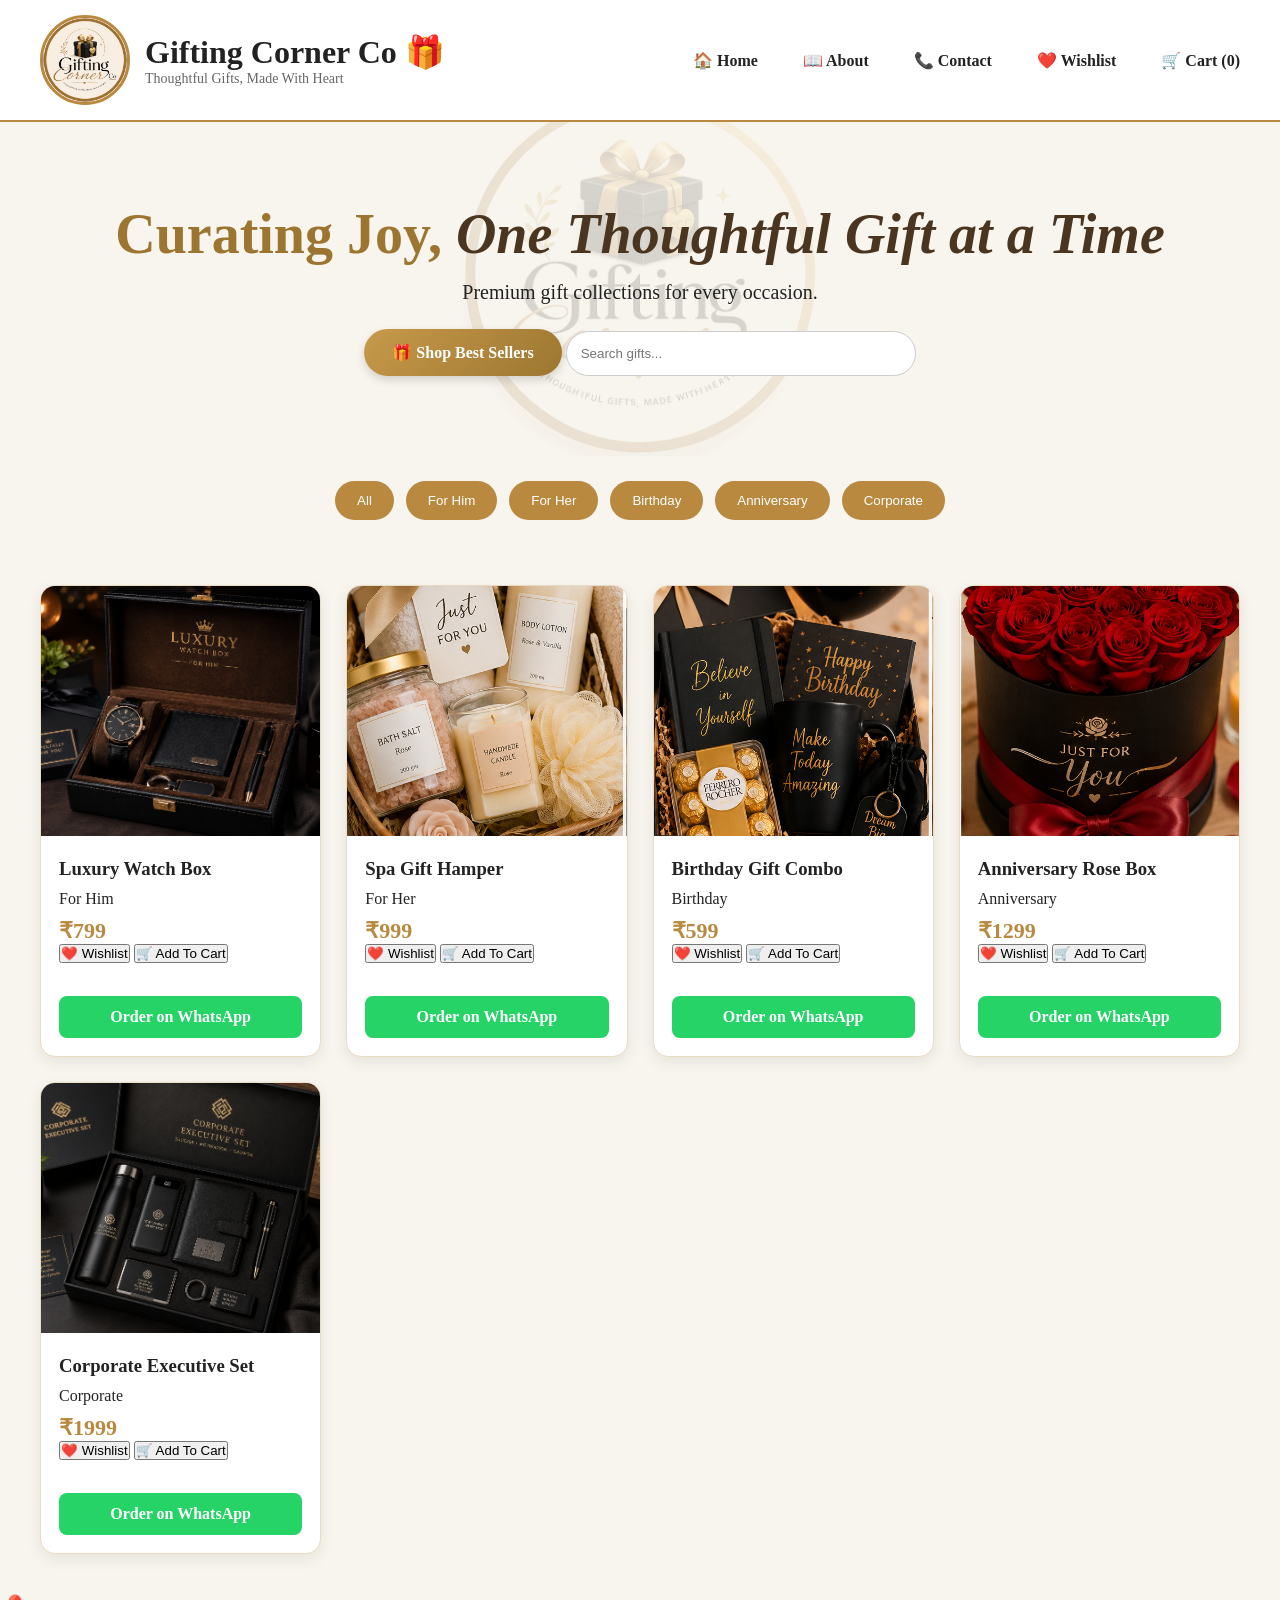
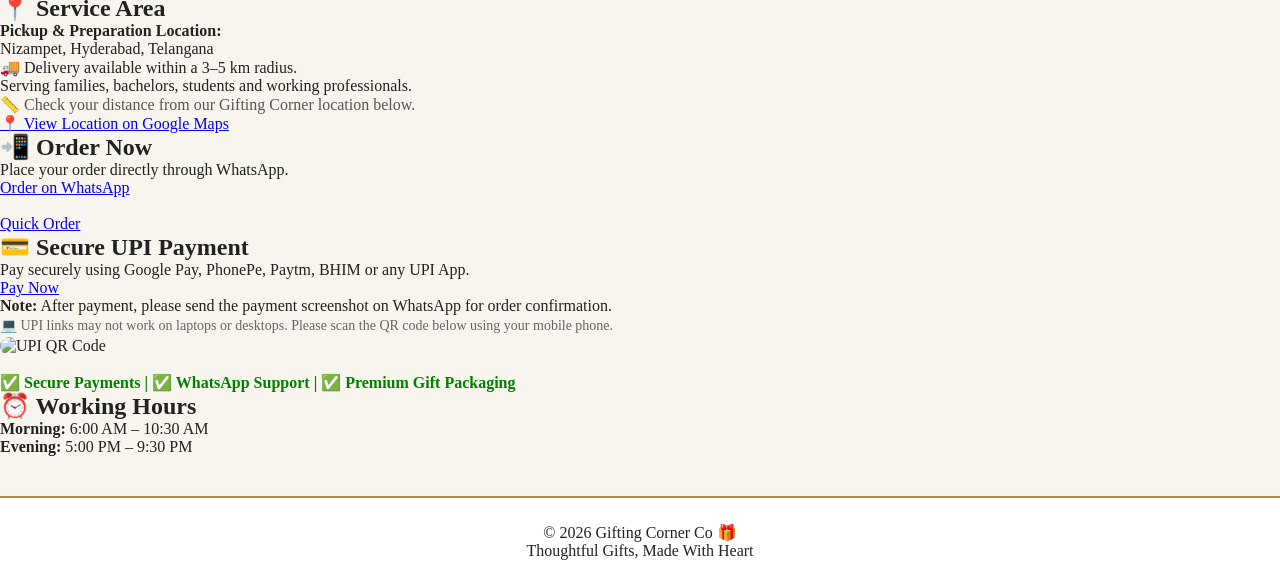
==== index.html @ e10b7b72 "added" ====
<!DOCTYPE html>
<html lang="en">

<head>

<meta charset="UTF-8">
<meta name="viewport" content="width=device-width, initial-scale=1.0">

<title>Gifting Corner Co</title>

<link rel="icon" type="image/png" href="images/favicon.png">
<link rel="stylesheet" href="css/style.css">

</head>

<body>

<header>

<div class="logo">

<img src="images/logo.png" alt="Gifting Corner Co Logo">

<div>
<h1>Gifting Corner Co 🎁</h1>
<p>Thoughtful Gifts, Made With Heart</p>
</div>

</div>

<nav>

<a href="index.html">
🏠 Home
</a>

<a href="about.html">
📖 About
</a>

<a href="contact.html">
📞 Contact
</a>

<a href="wishlist.html">
❤️ Wishlist
</a>

<a href="cart.html">
🛒 Cart (<span id="cart-count">0</span>)
</a>

</nav>

</header>

<!-- HERO SECTION -->

<section class="hero">

<div class="bg-logo"></div>

<h2>
<span class="gold-text">Curating Joy,</span>
<span class="italic-text"> One Thoughtful Gift at a Time</span>
</h2>

<p>Premium gift collections for every occasion.</p>

<a class="shop-btn" href="#products">
🎁 Shop Best Sellers
</a>

<input
type="text"
id="search"
placeholder="Search gifts...">

</section>

<!-- FILTERS -->

<section class="filters">

<button onclick="filterCategory('All')">All</button>

<button onclick="filterCategory('For Him')">For Him</button>

<button onclick="filterCategory('For Her')">For Her</button>

<button onclick="filterCategory('Birthday')">Birthday</button>

<button onclick="filterCategory('Anniversary')">Anniversary</button>

<button onclick="filterCategory('Corporate')">Corporate</button>

</section>

<!-- PRODUCTS -->

<section id="products" class="products"></section>

<!-- SERVICE AREA -->

<section class="info-section">

<h2>📍 Service Area</h2>

<p>
<strong>Pickup & Preparation Location:</strong><br>
Nizampet, Hyderabad, Telangana
</p>

<p>
🚚 Delivery available within a 3–5 km radius.
</p>

<p>
Serving families, bachelors, students and working professionals.
</p>

<p style="color:#555;">
📏 Check your distance from our Gifting Corner location below.
</p>

<p>
<a href="https://maps.app.goo.gl/eVGp2A6Uf5xc4YBr9" target="_blank">
📍 View Location on Google Maps
</a>
</p>

</section>

<!-- ORDER -->

<section class="info-section">

<h2>📲 Order Now</h2>

<p>
Place your order directly through WhatsApp.
</p>

<a class="btn" href="https://wa.me/919966927212">
Order on WhatsApp
</a>

<br><br>

<a class="btn"
href="https://wa.me/919966927212?text=Hi%20I%20want%20to%20place%20an%20order">
Quick Order
</a>

</section>

<!-- PAYMENT -->

<section class="info-section">

<h2>💳 Secure UPI Payment</h2>

<p>
Pay securely using Google Pay, PhonePe, Paytm, BHIM or any UPI App.
</p>

<a class="btn"
href="upi://pay?pa=gowd2009@ybl&pn=Gifting%20Corner%20Co&am=&cu=INR">
Pay Now
</a>

<p>
<strong>Note:</strong> After payment, please send the payment screenshot on WhatsApp for order confirmation.
</p>

<p style="font-size:14px;color:#666;line-height:1.6;">
💻 UPI links may not work on laptops or desktops.
Please scan the QR code below using your mobile phone.
</p>

<img
src="images/upi-qr.png"
alt="UPI QR Code"
style="width:100%;max-width:300px;border-radius:12px;">

<br><br>

<p style="color:green;font-weight:bold;">
✅ Secure Payments |
✅ WhatsApp Support |
✅ Premium Gift Packaging
</p>

</section>

<!-- TIMINGS -->

<section class="info-section">

<h2>⏰ Working Hours</h2>

<p>
<strong>Morning:</strong> 6:00 AM – 10:30 AM
</p>

<p>
<strong>Evening:</strong> 5:00 PM – 9:30 PM
</p>

</section>

<!-- FOOTER -->

<footer>

<p>
© 2026 Gifting Corner Co 🎁
</p>

<p>
Thoughtful Gifts, Made With Heart
</p>

</footer>

<script src="js/app.js"></script>

</body>
</html>
---- css/style.css ----
/* ===== Gifting Corner Co ===== */

:root{
  --gold:#b8893f;
  --dark-gold:#8b6a32;
  --black:#222222;
  --cream:#f8f5ee;
  --white:#ffffff;
}

*{
  margin:0;
  padding:0;
  box-sizing:border-box;
}

body{
  font-family:Georgia, serif;
  background:var(--cream);
  color:var(--black);
}

/* HEADER */

header{
  display:flex;
  justify-content:space-between;
  align-items:center;
  padding:15px 40px;
  background:var(--white);
  border-bottom:2px solid var(--gold);
  box-shadow:0 2px 10px rgba(0,0,0,0.08);
  flex-wrap:wrap;
}

.logo{
  display:flex;
  align-items:center;
  gap:15px;
}

.logo img{
  width:90px;
  height:90px;
  object-fit:cover;
  border-radius:50%;
  border:3px solid var(--gold);
  background:white;
}

.logo h1{
  font-size:32px;
  color:var(--black);
}

.logo p{
  color:#666;
  font-size:14px;
}

nav{
  display:flex;
  gap:20px;
}

nav a{
  text-decoration:none;
  color:var(--black);
  font-weight:bold;
  transition:0.3s;
}

nav a:hover{
  color:var(--gold);
}

/* HERO */

.hero{
  text-align:center;
  padding:80px 20px;
  background:linear-gradient(
    rgba(248,245,238,.95),
    rgba(248,245,238,.95)
  );
}

.hero h2{
  font-size:3.5rem;
  color:var(--dark-gold);
  margin-bottom:15px;
}

.hero p{
  font-size:20px;
  margin-bottom:25px;
}

#search{
  width:350px;
  max-width:90%;
  padding:14px;
  border-radius:30px;
  border:1px solid #ccc;
  outline:none;
}

/* FILTERS */

.filters{
  display:flex;
  justify-content:center;
  flex-wrap:wrap;
  gap:12px;
  padding:25px;
}

.filters button{
  background:var(--gold);
  color:white;
  border:none;
  padding:12px 22px;
  border-radius:30px;
  cursor:pointer;
  transition:0.3s;
}

.filters button:hover{
  background:var(--dark-gold);
}

/* PRODUCTS */

.products{
  display:grid;
  grid-template-columns:repeat(auto-fit,minmax(250px,1fr));
  gap:25px;
  padding:40px;
}

.card{
  background:white;
  border-radius:15px;
  overflow:hidden;
  border:1px solid #eadbc3;
  box-shadow:0 5px 15px rgba(0,0,0,0.08);
  transition:0.3s;
}

.card:hover{
  transform:translateY(-8px);
}

.card img{
  width:100%;
  height:250px;
  object-fit:cover;
}

.card-content{
  padding:18px;
}

.card h3{
  margin-bottom:10px;
}

.price{
  color:var(--gold);
  font-size:22px;
  font-weight:bold;
  margin-top:10px;
}

/* WHATSAPP BUTTON */

.order-btn{
  display:block;
  margin-top:15px;
  background:#25D366;
  color:white;
  text-align:center;
  text-decoration:none;
  padding:12px;
  border-radius:8px;
  font-weight:bold;
}

.order-btn:hover{
  opacity:0.9;
}

/* FOOTER */

footer{
  text-align:center;
  padding:25px;
  background:white;
  border-top:2px solid var(--gold);
  margin-top:40px;
}

/* MOBILE */

@media(max-width:768px){

header{
  flex-direction:column;
  gap:15px;
}

.logo{
  flex-direction:column;
  text-align:center;
}

.logo h1{
  font-size:26px;
}

.hero h2{
  font-size:2rem;
}

.products{
  padding:20px;
}

}

.hero{
    position: relative;
    overflow: hidden;
}

.bg-logo{
    position: absolute;

    width: 500px;
    height: 500px;

    background: url("../images/favicon.png") no-repeat center;
    background-size: contain;

    opacity: 0.15;

    top: 50%;
    left: 50%;

    transform: translate(-50%, -50%);
    z-index: 0;

    animation: spinLogo 40s linear infinite;
}

.hero h2,
.hero p,
.hero a,
.hero input{
    position: relative;
    z-index: 1;
}

@keyframes spinLogo{
    from{
        transform: translate(-50%, -50%) rotate(0deg);
    }
    to{
        transform: translate(-50%, -50%) rotate(360deg);
    }
}



.gold-text{
    color:#9c7630 !important;
}

.italic-text{
    color:#4a3520 !important;
    font-style: italic !important;
    font-weight: 600 !important;
}

.shop-btn{

    display:inline-block;

    background:linear-gradient(
    135deg,
    #c79a4b,
    #9c7630
    );

    color:white;

    text-decoration:none;

    padding:14px 28px;

    border-radius:50px;

    font-weight:bold;

    box-shadow:
    0 4px 10px rgba(0,0,0,0.15);

}

nav a{

    text-decoration:none;

    margin-left:25px;

    color:#222;

    font-weight:600;

}

nav a i{

    margin-right:6px;

    color:#9c7630;

}
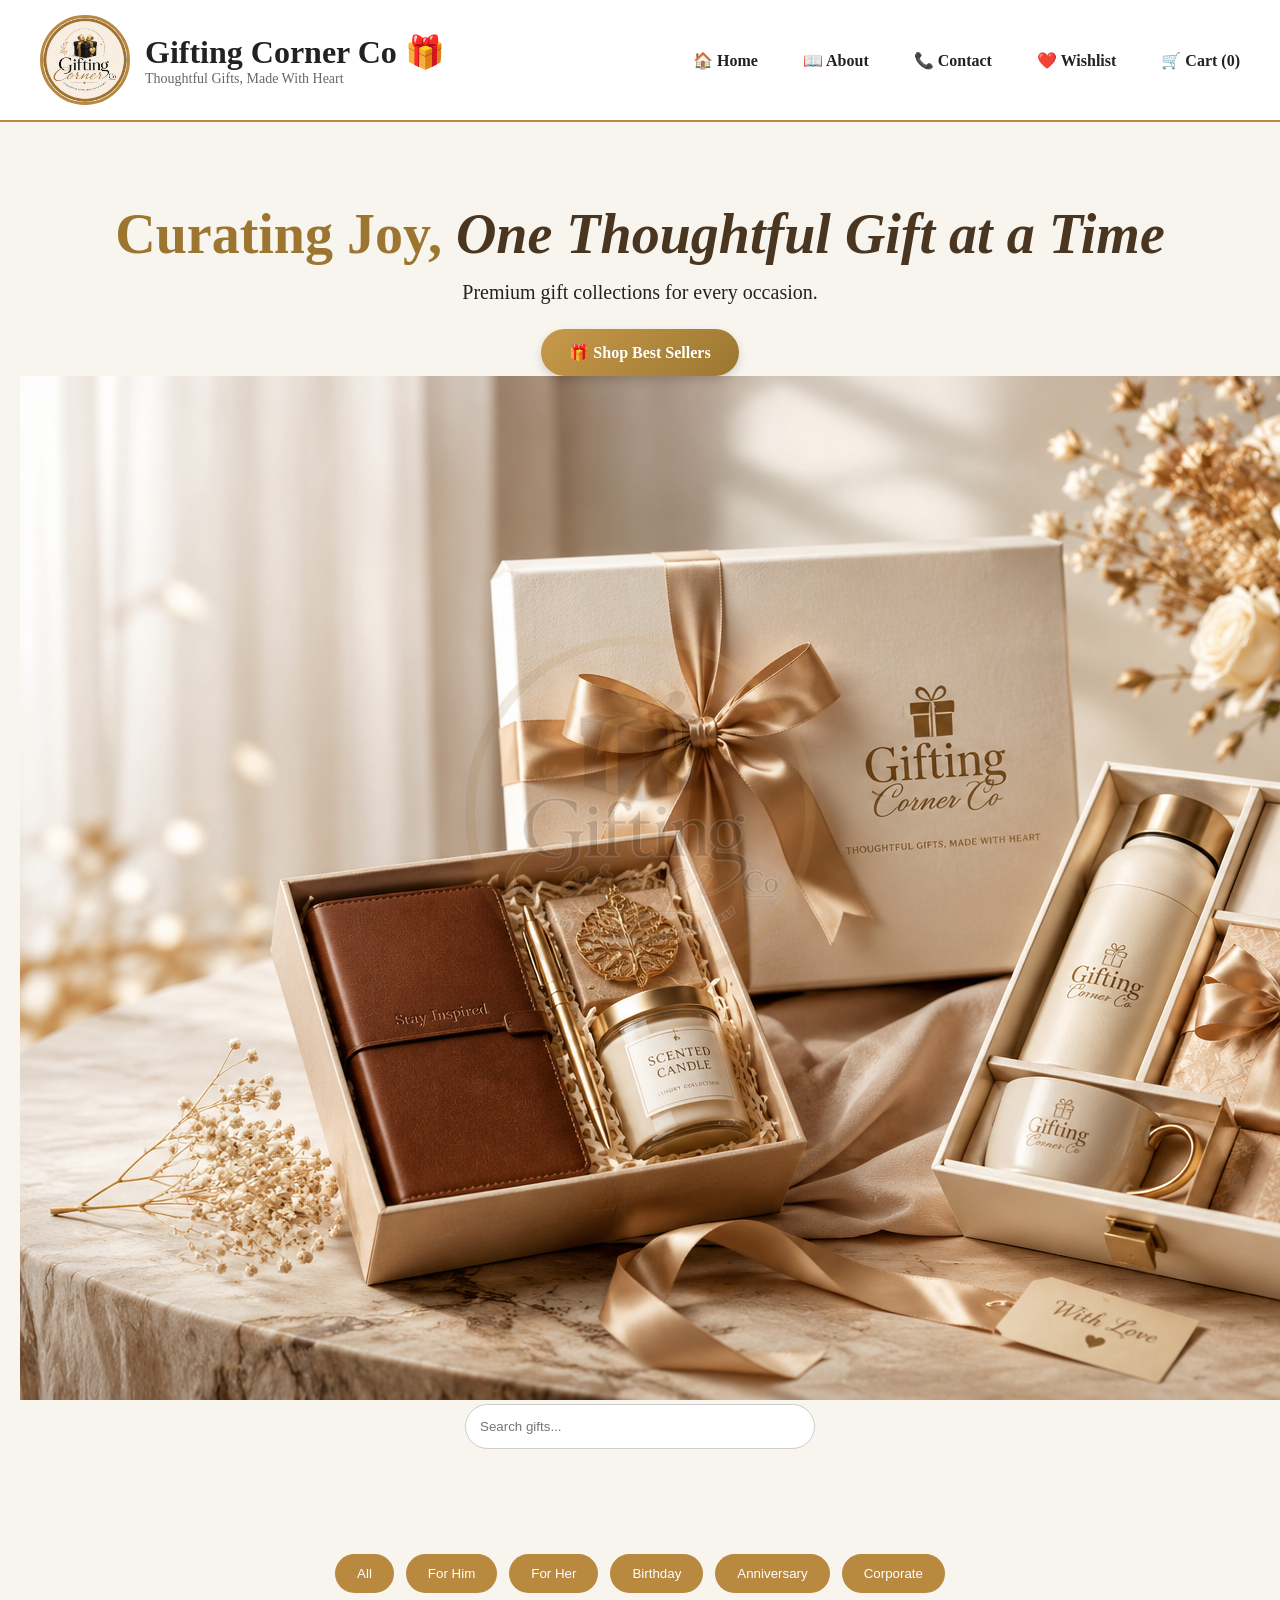
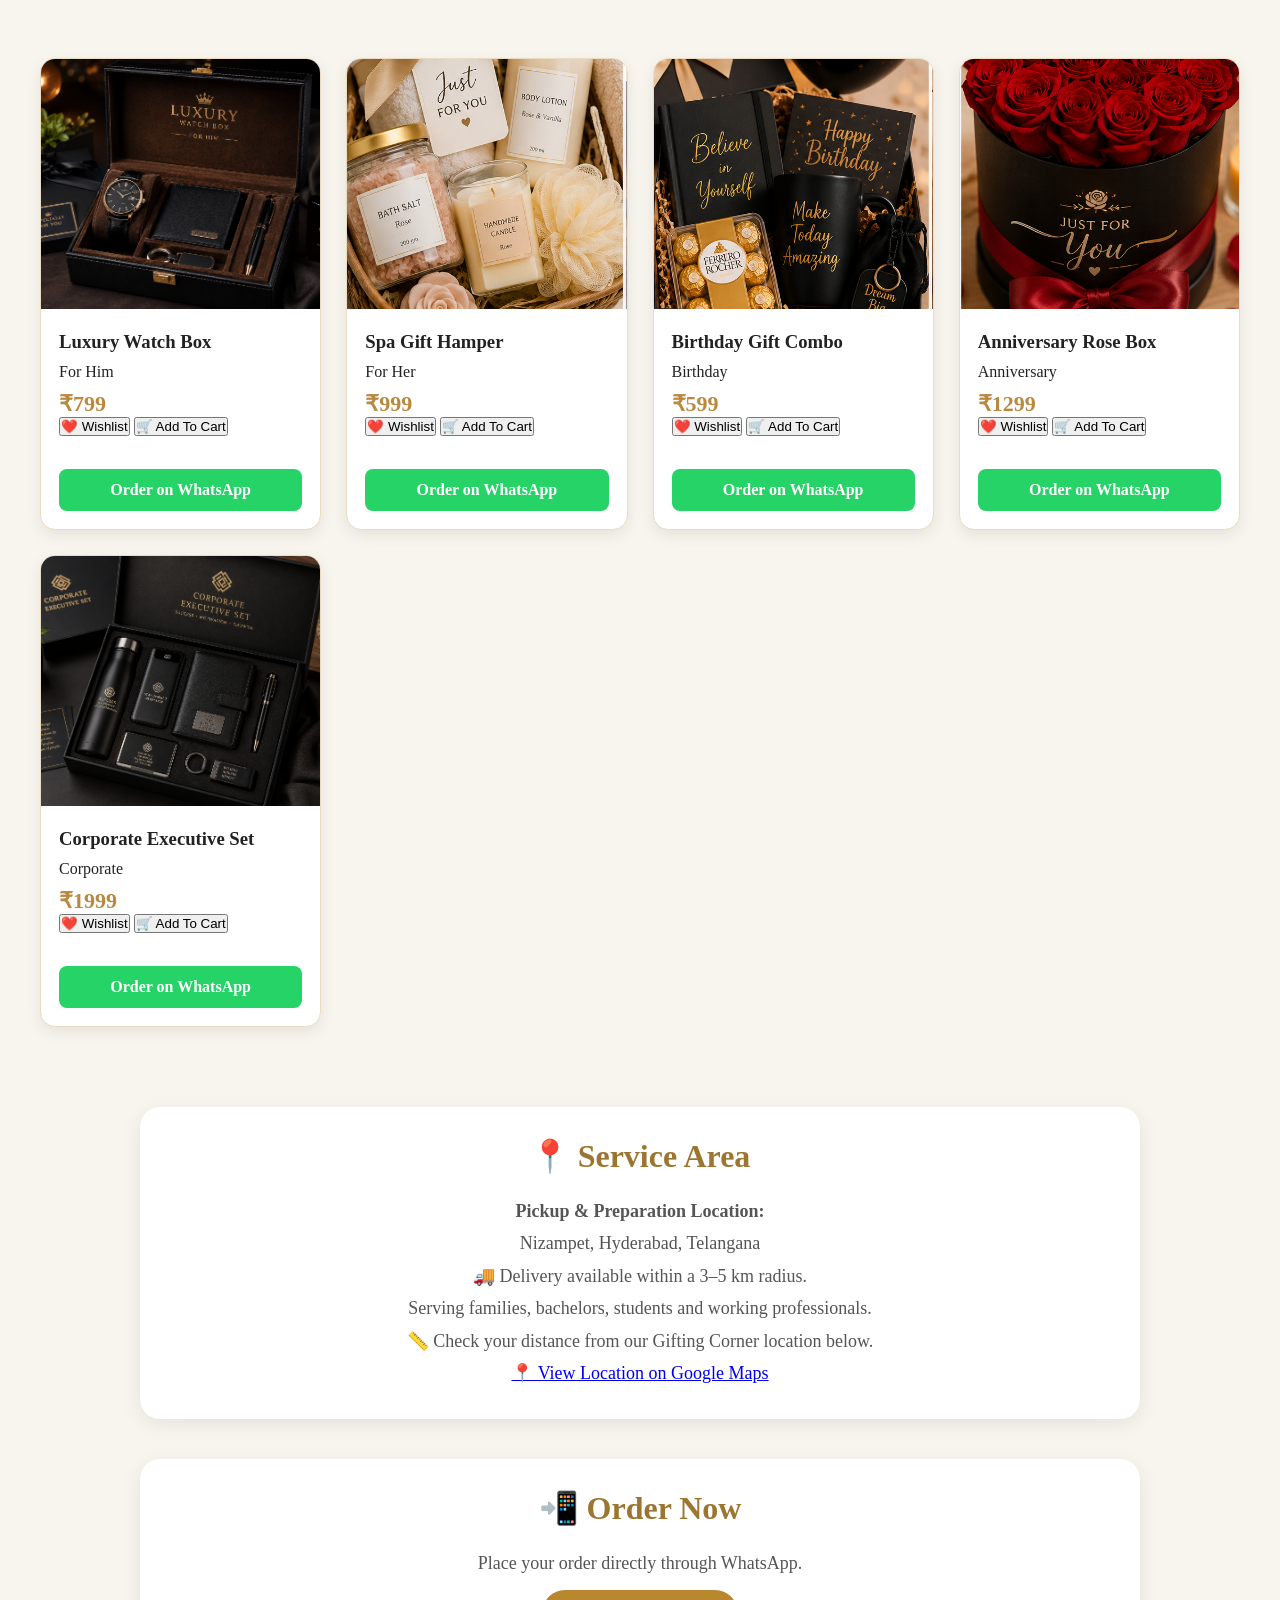
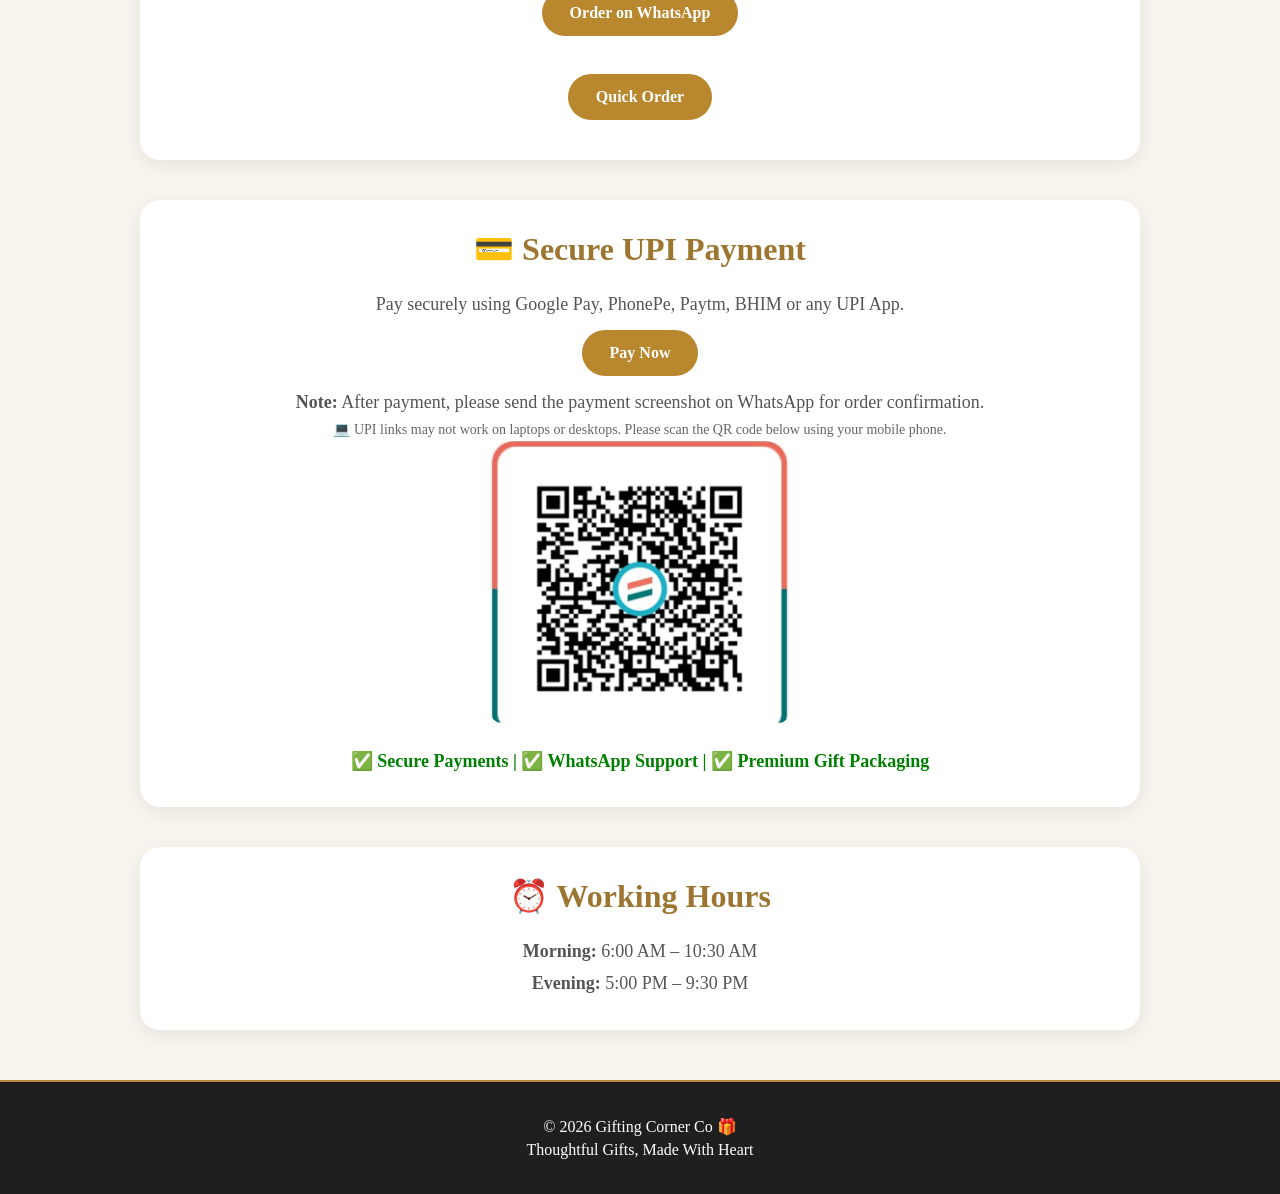
==== commit fc75016e: "added" ====
--- a/index.html
+++ b/index.html
@@ -57,6 +57,8 @@
 <!-- HERO SECTION -->
 
 <section class="hero">
+
+<div class="hero-left"></div>    
 
 <div class="bg-logo"></div>
 
@@ -71,6 +73,12 @@
 🎁 Shop Best Sellers
 </a>
 
+</div>
+
+<div class="hero-right">
+<img src="images/hero-gift.png" alt="Gift Collection">
+</div>
+
 <input
 type="text"
 id="search"
--- a/css/style.css
+++ b/css/style.css
@@ -326,3 +326,53 @@
     color:#9c7630;
 
 }
+
+.info-section{
+    max-width: 1000px;
+    margin: 40px auto;
+    padding: 30px;
+    background: #ffffff;
+    border-radius: 20px;
+    box-shadow: 0 5px 20px rgba(0,0,0,0.08);
+    text-align: center;
+}
+
+.info-section h2{
+    color: #9c7630;
+    margin-bottom: 20px;
+    font-size: 32px;
+}
+
+.info-section p{
+    color: #555;
+    line-height: 1.8;
+    font-size: 18px;
+}
+
+.btn{
+    display: inline-block;
+    background: #b8872e;
+    color: white;
+    text-decoration: none;
+    padding: 14px 28px;
+    border-radius: 30px;
+    margin: 10px;
+    font-weight: bold;
+    transition: 0.3s;
+}
+
+.btn:hover{
+    transform: translateY(-3px);
+}
+
+footer{
+    background: #1f1f1f;
+    color: white;
+    text-align: center;
+    padding: 30px;
+    margin-top: 50px;
+}
+
+footer p{
+    margin: 5px;
+}
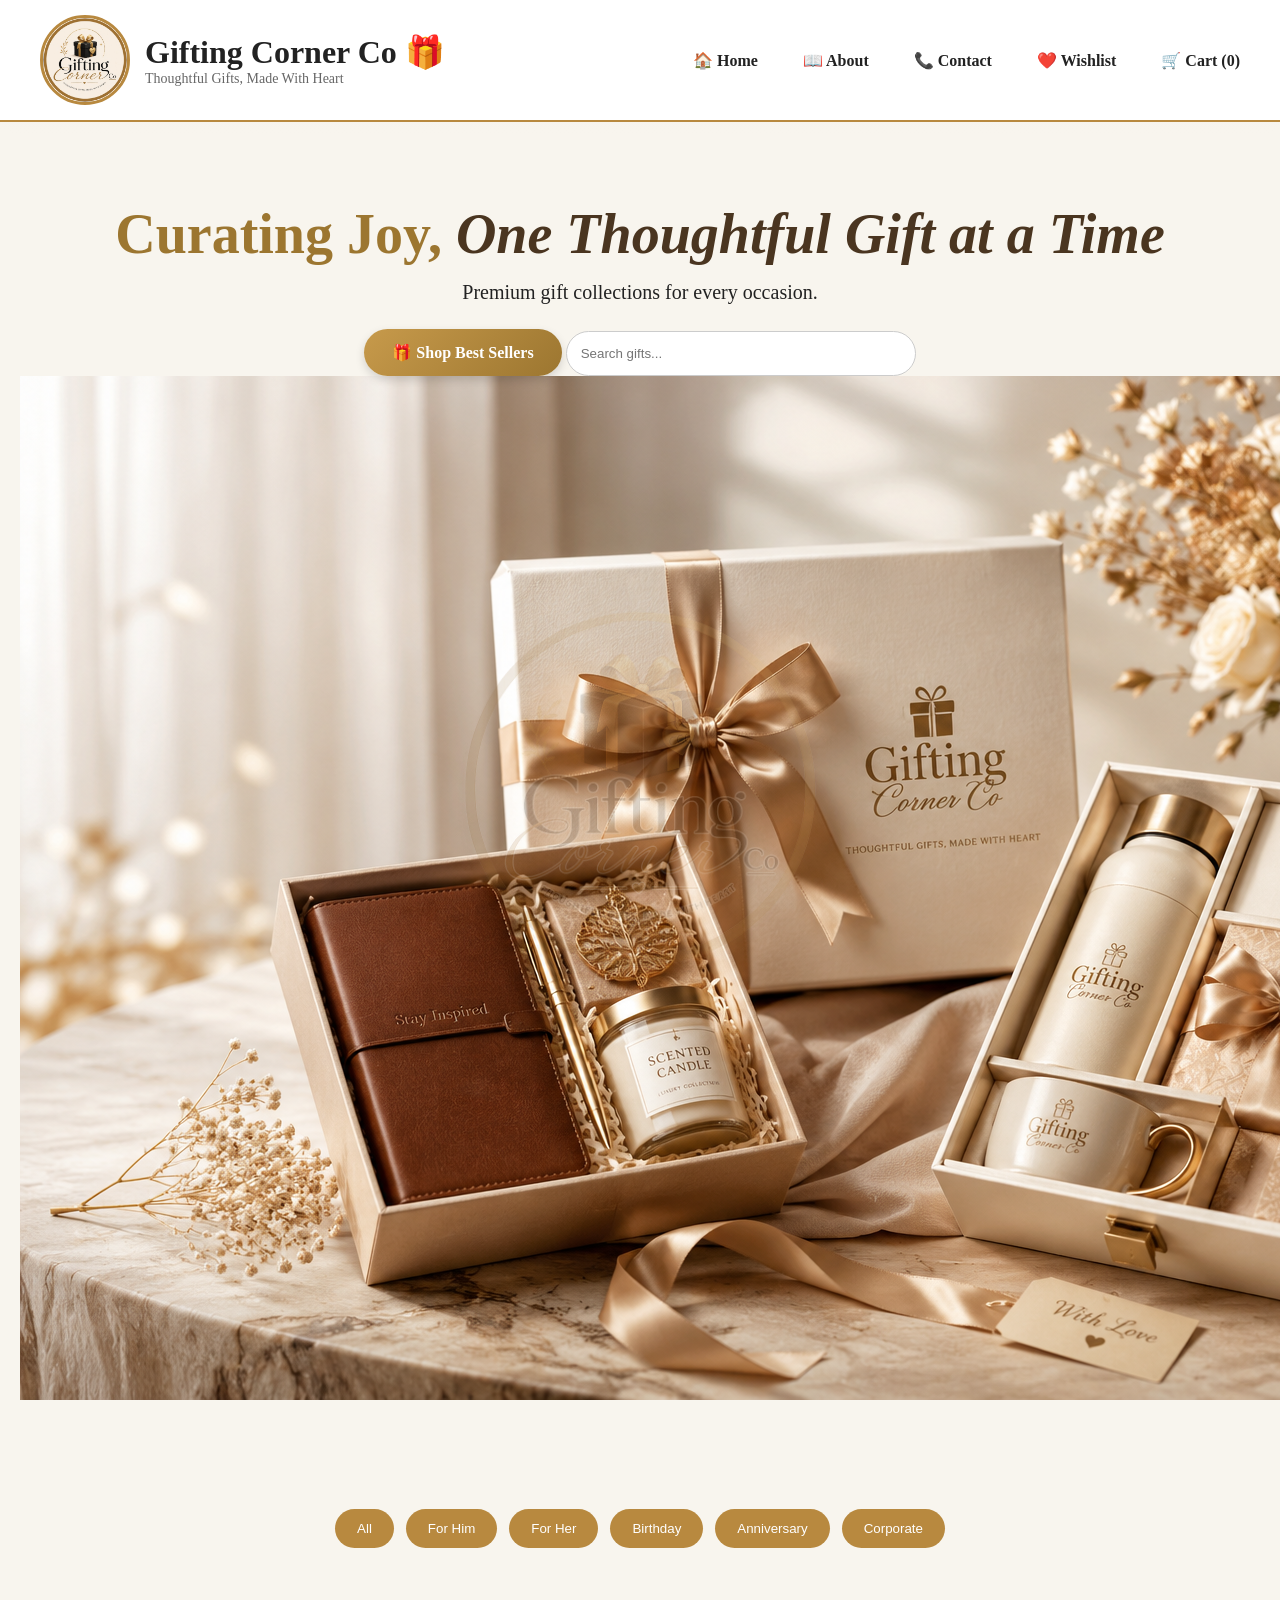
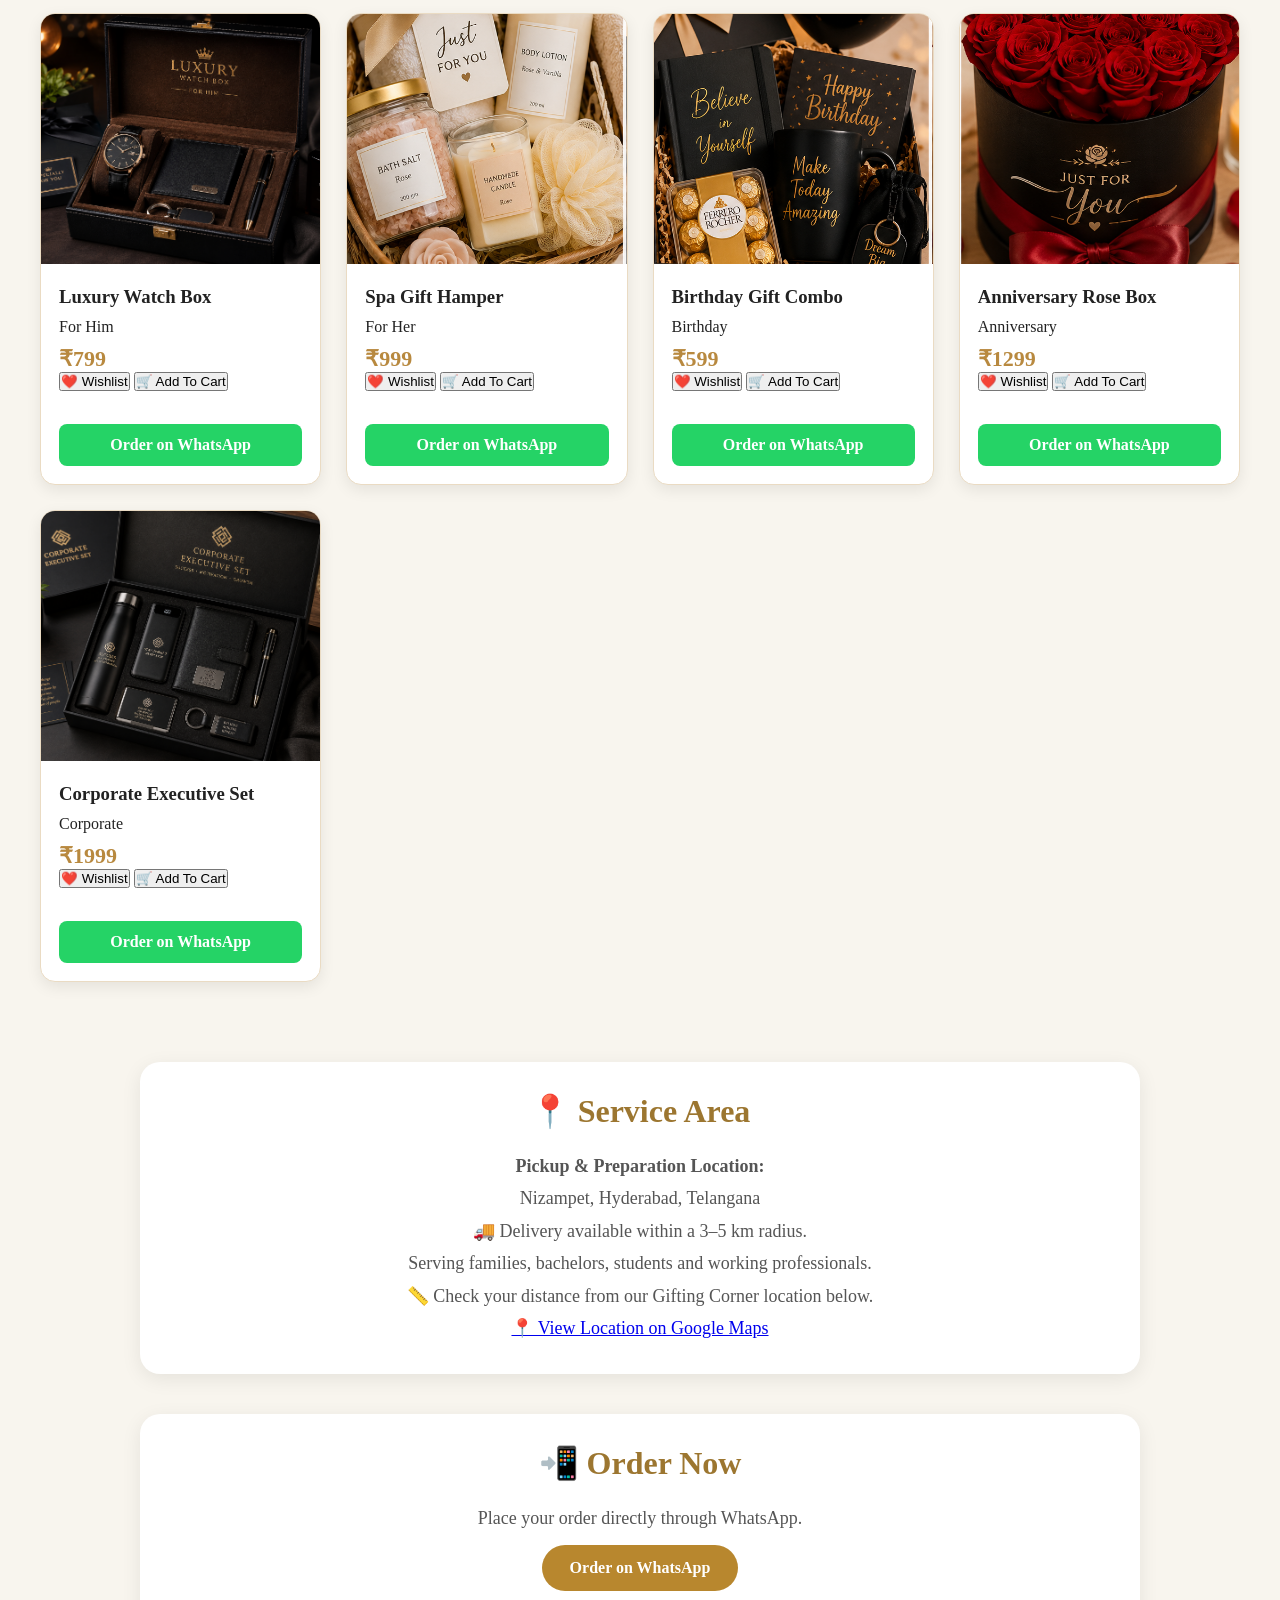
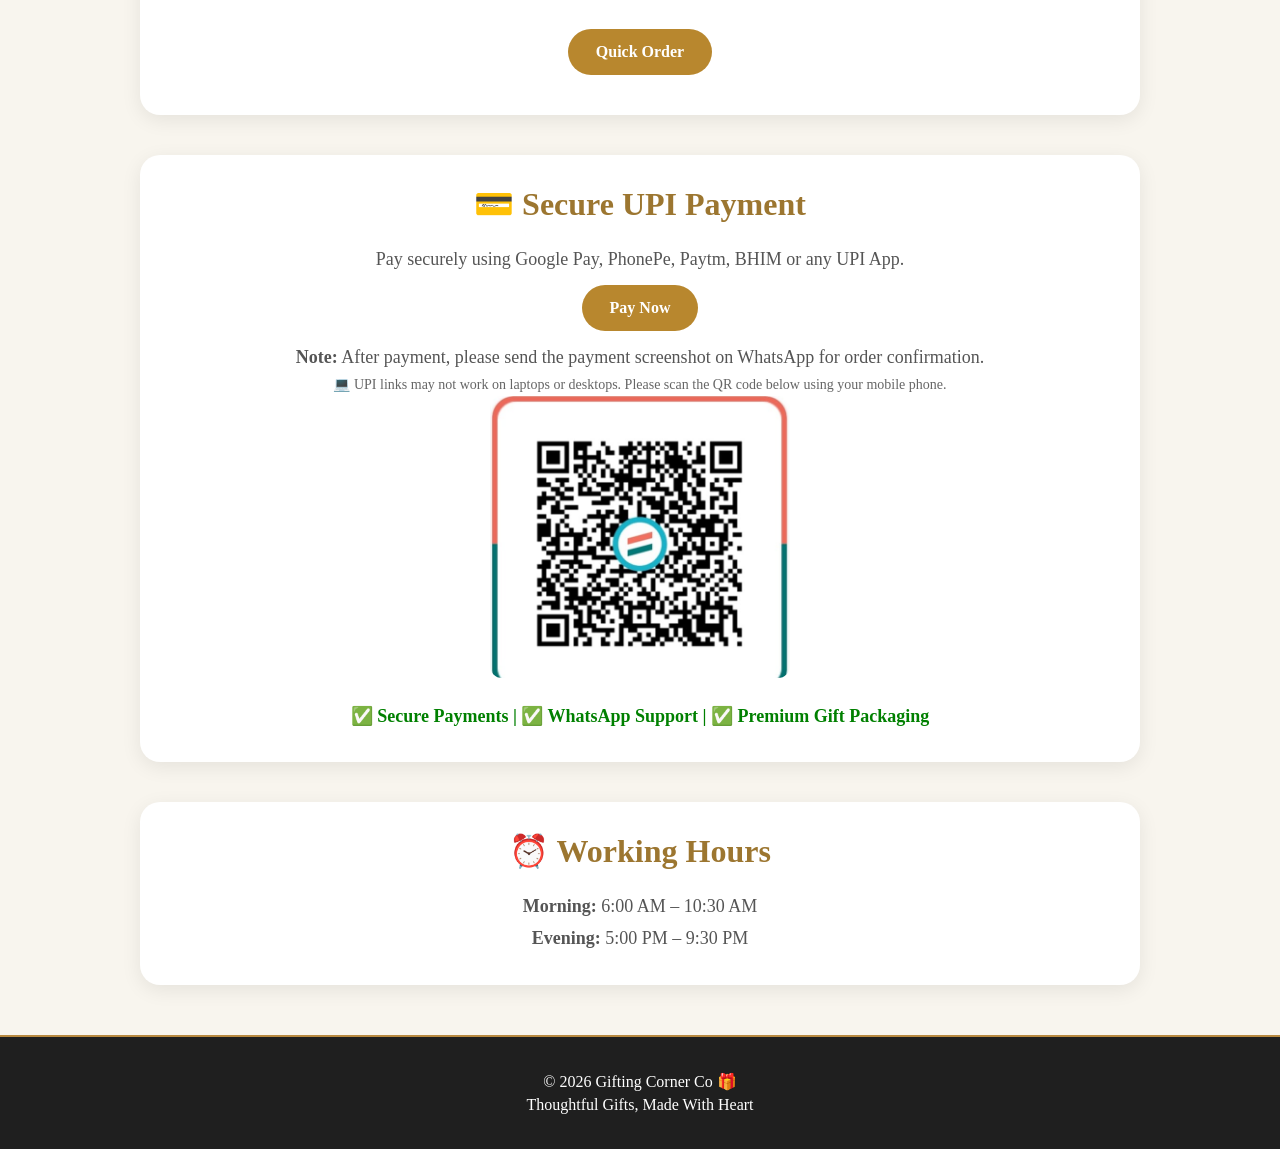
==== commit 27789c22: "added" ====
--- a/index.html
+++ b/index.html
@@ -73,17 +73,19 @@
 🎁 Shop Best Sellers
 </a>
 
-</div>
-
-<div class="hero-right">
-<img src="images/hero-gift.png" alt="Gift Collection">
-</div>
-
 <input
 type="text"
 id="search"
 placeholder="Search gifts...">
 
+</div>
+
+<div class="hero-right">
+<img src="images/hero-gift.png" alt="Gift Collection">
+</div>
+
+
+
 </section>
 
 <!-- FILTERS -->
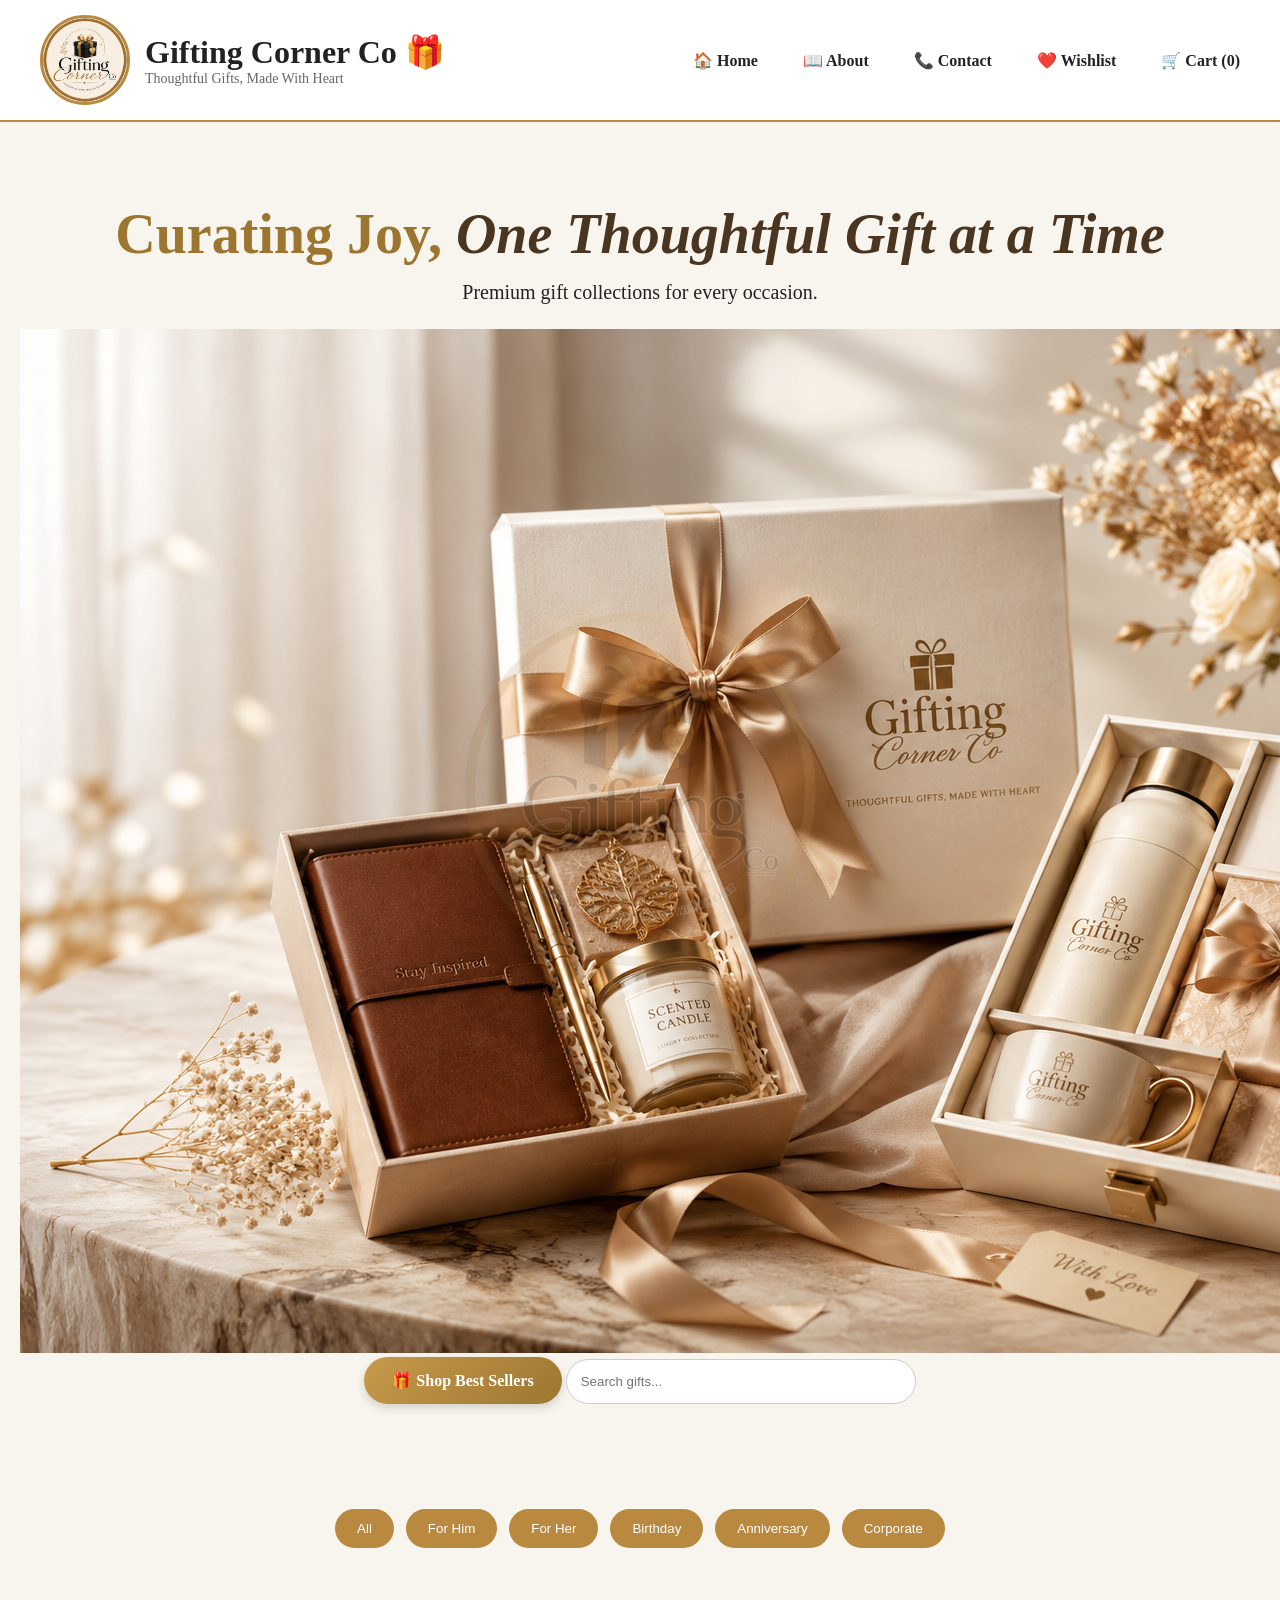
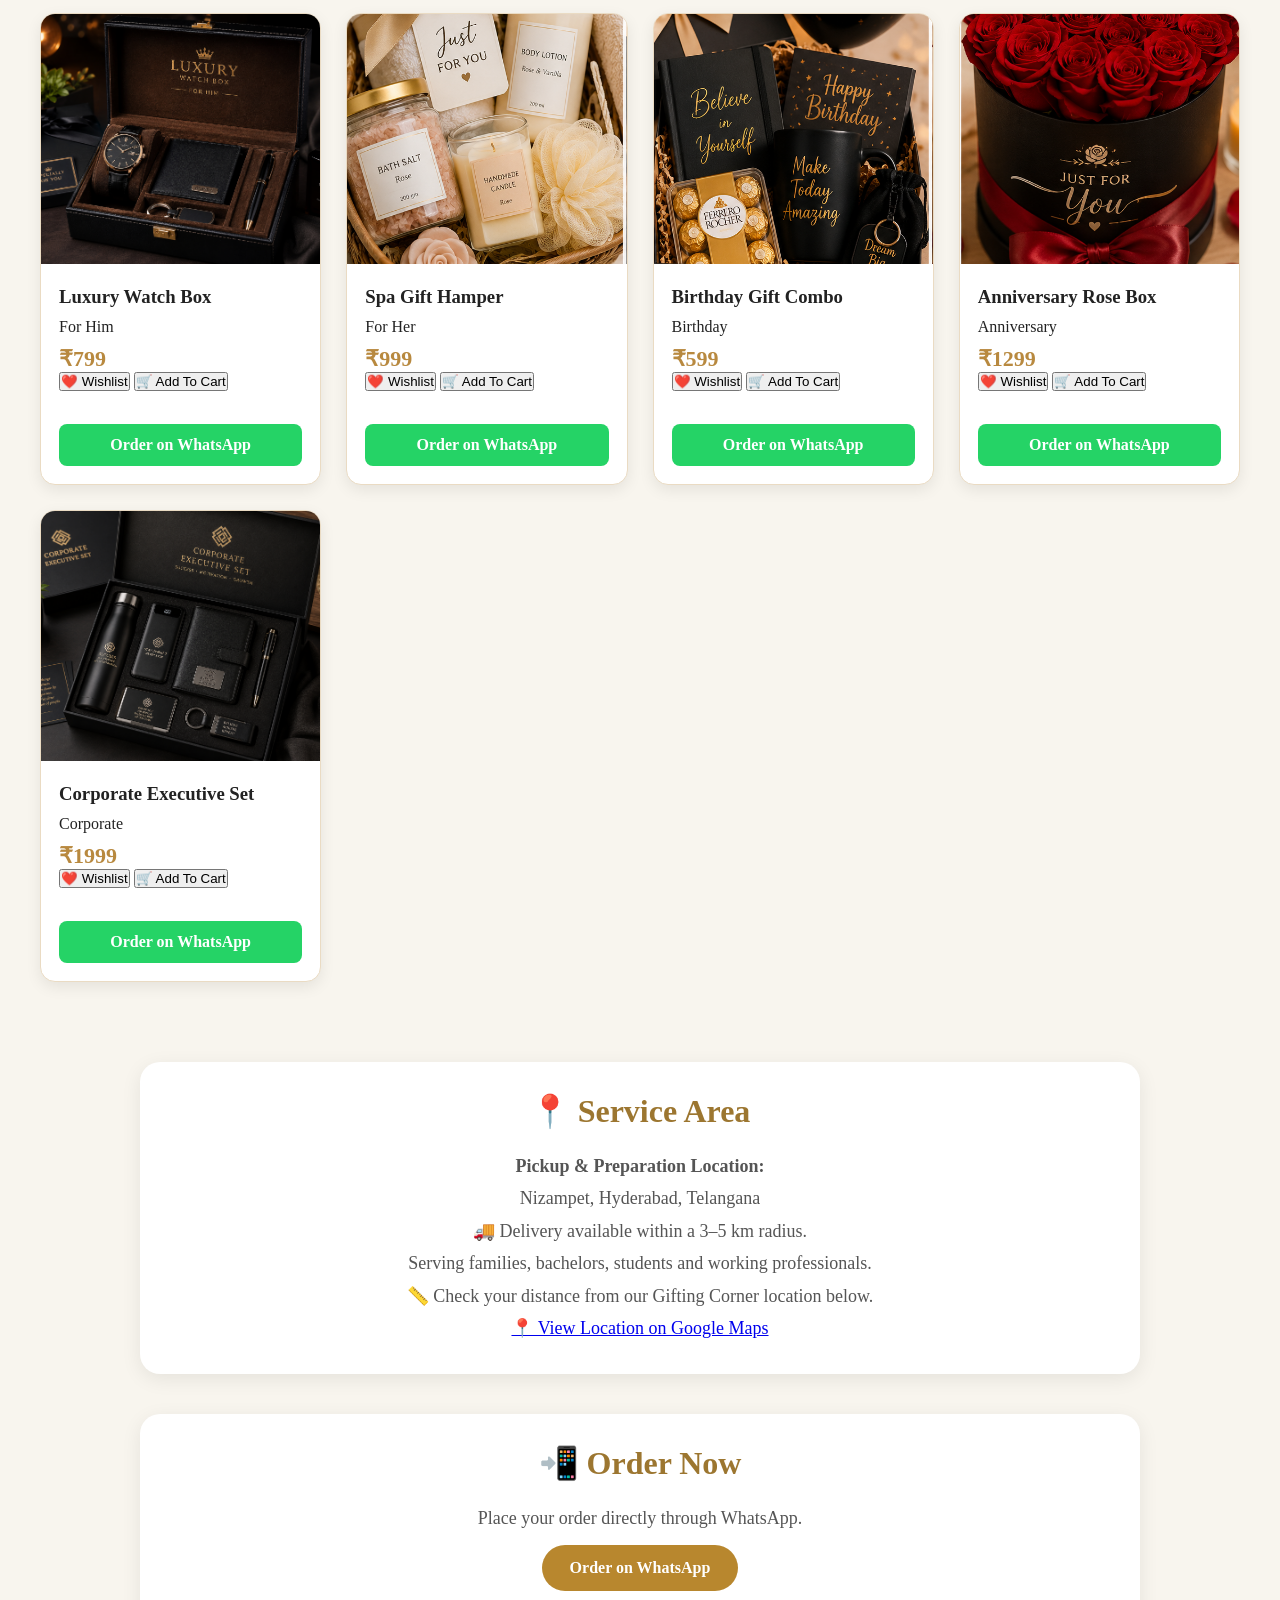
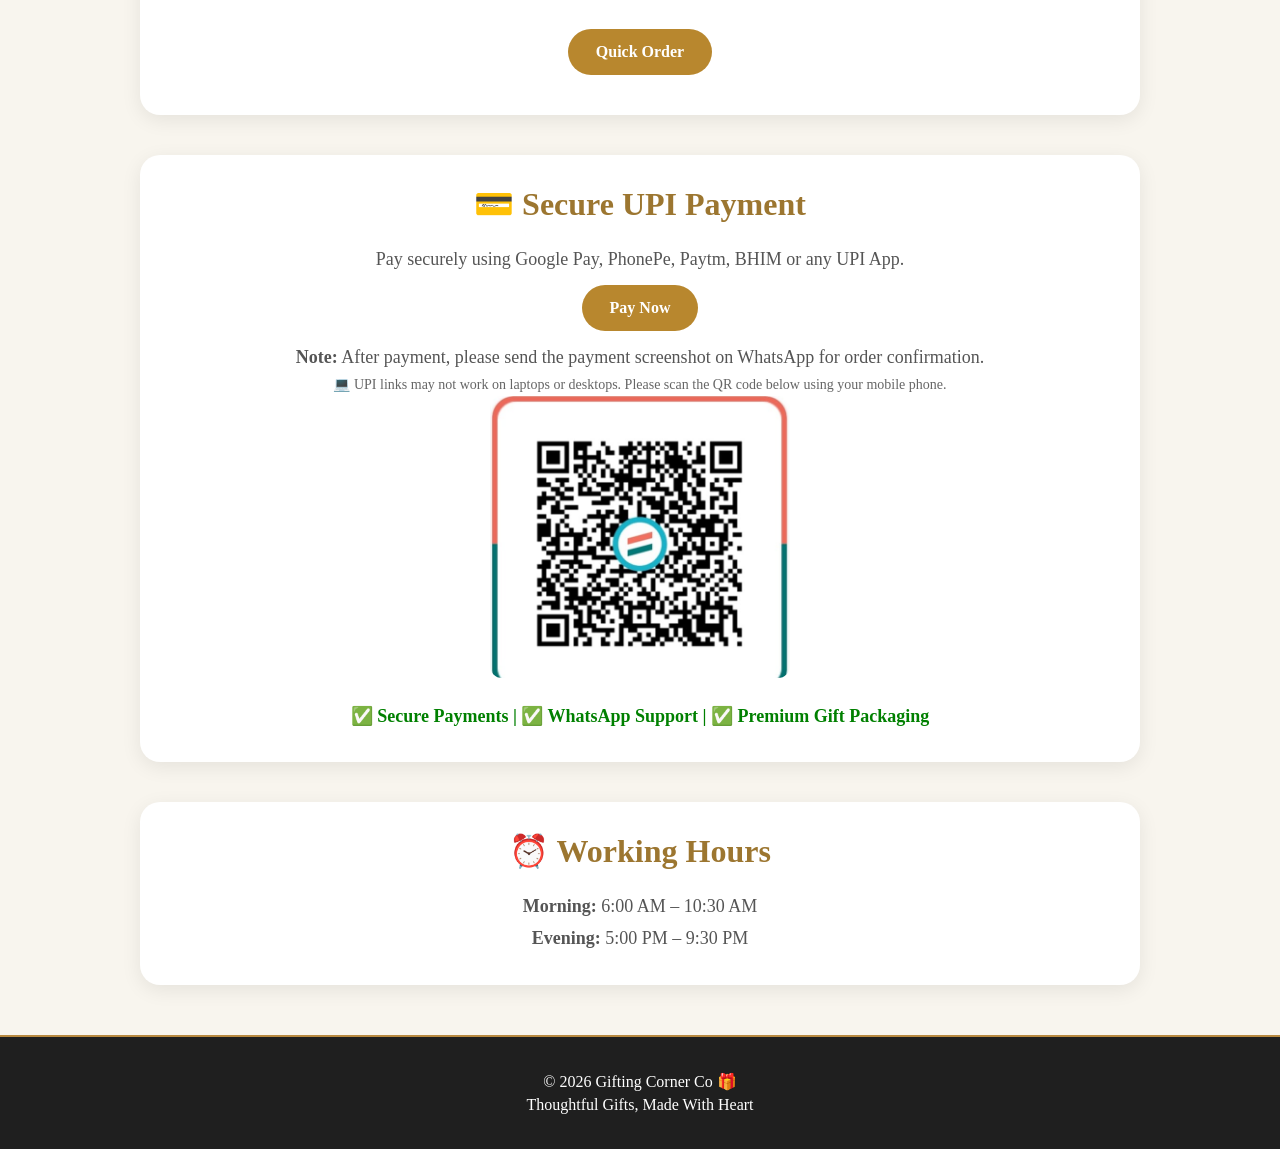
==== commit 79048a13: "added" ====
--- a/index.html
+++ b/index.html
@@ -69,6 +69,13 @@
 
 <p>Premium gift collections for every occasion.</p>
 
+
+</div>
+
+<div class="hero-right">
+<img src="images/hero-gift.png" alt="Gift Collection">
+</div>
+
 <a class="shop-btn" href="#products">
 🎁 Shop Best Sellers
 </a>
@@ -78,14 +85,6 @@
 id="search"
 placeholder="Search gifts...">
 
-</div>
-
-<div class="hero-right">
-<img src="images/hero-gift.png" alt="Gift Collection">
-</div>
-
-
-
 </section>
 
 <!-- FILTERS -->
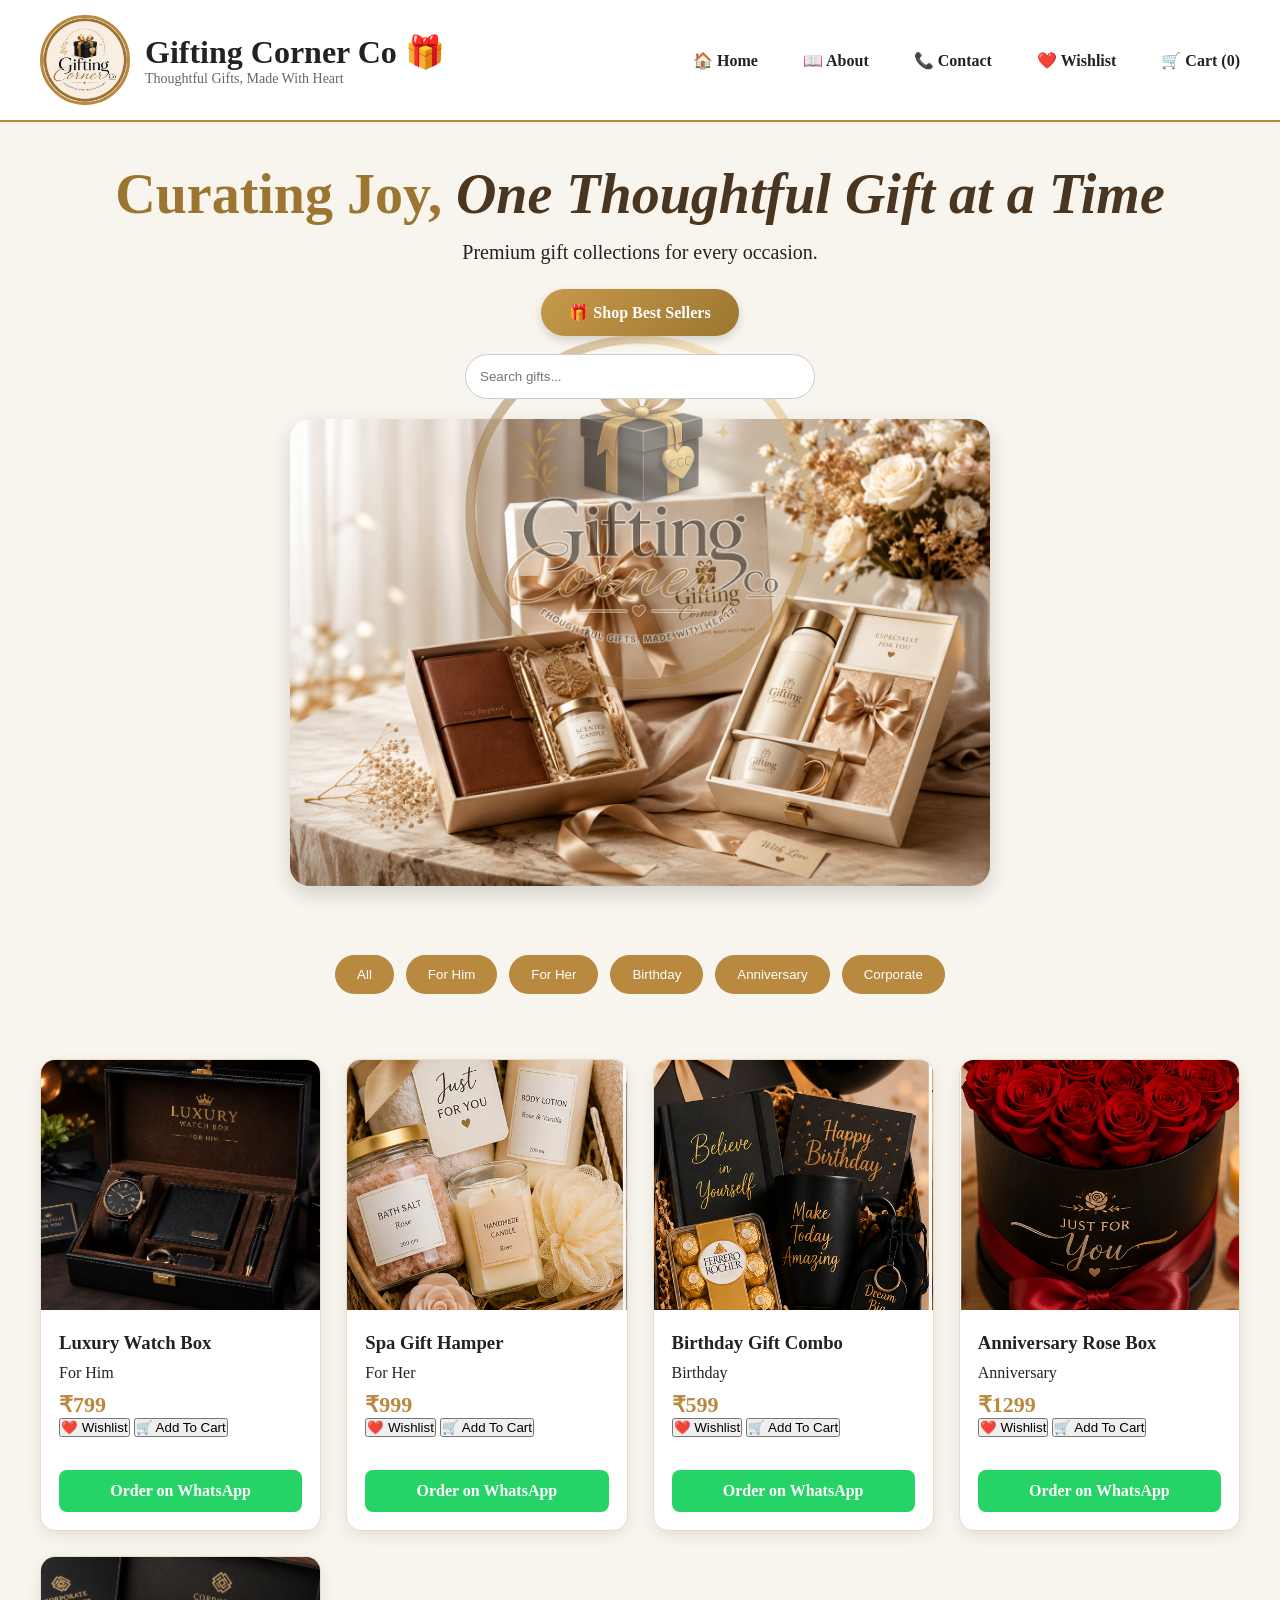
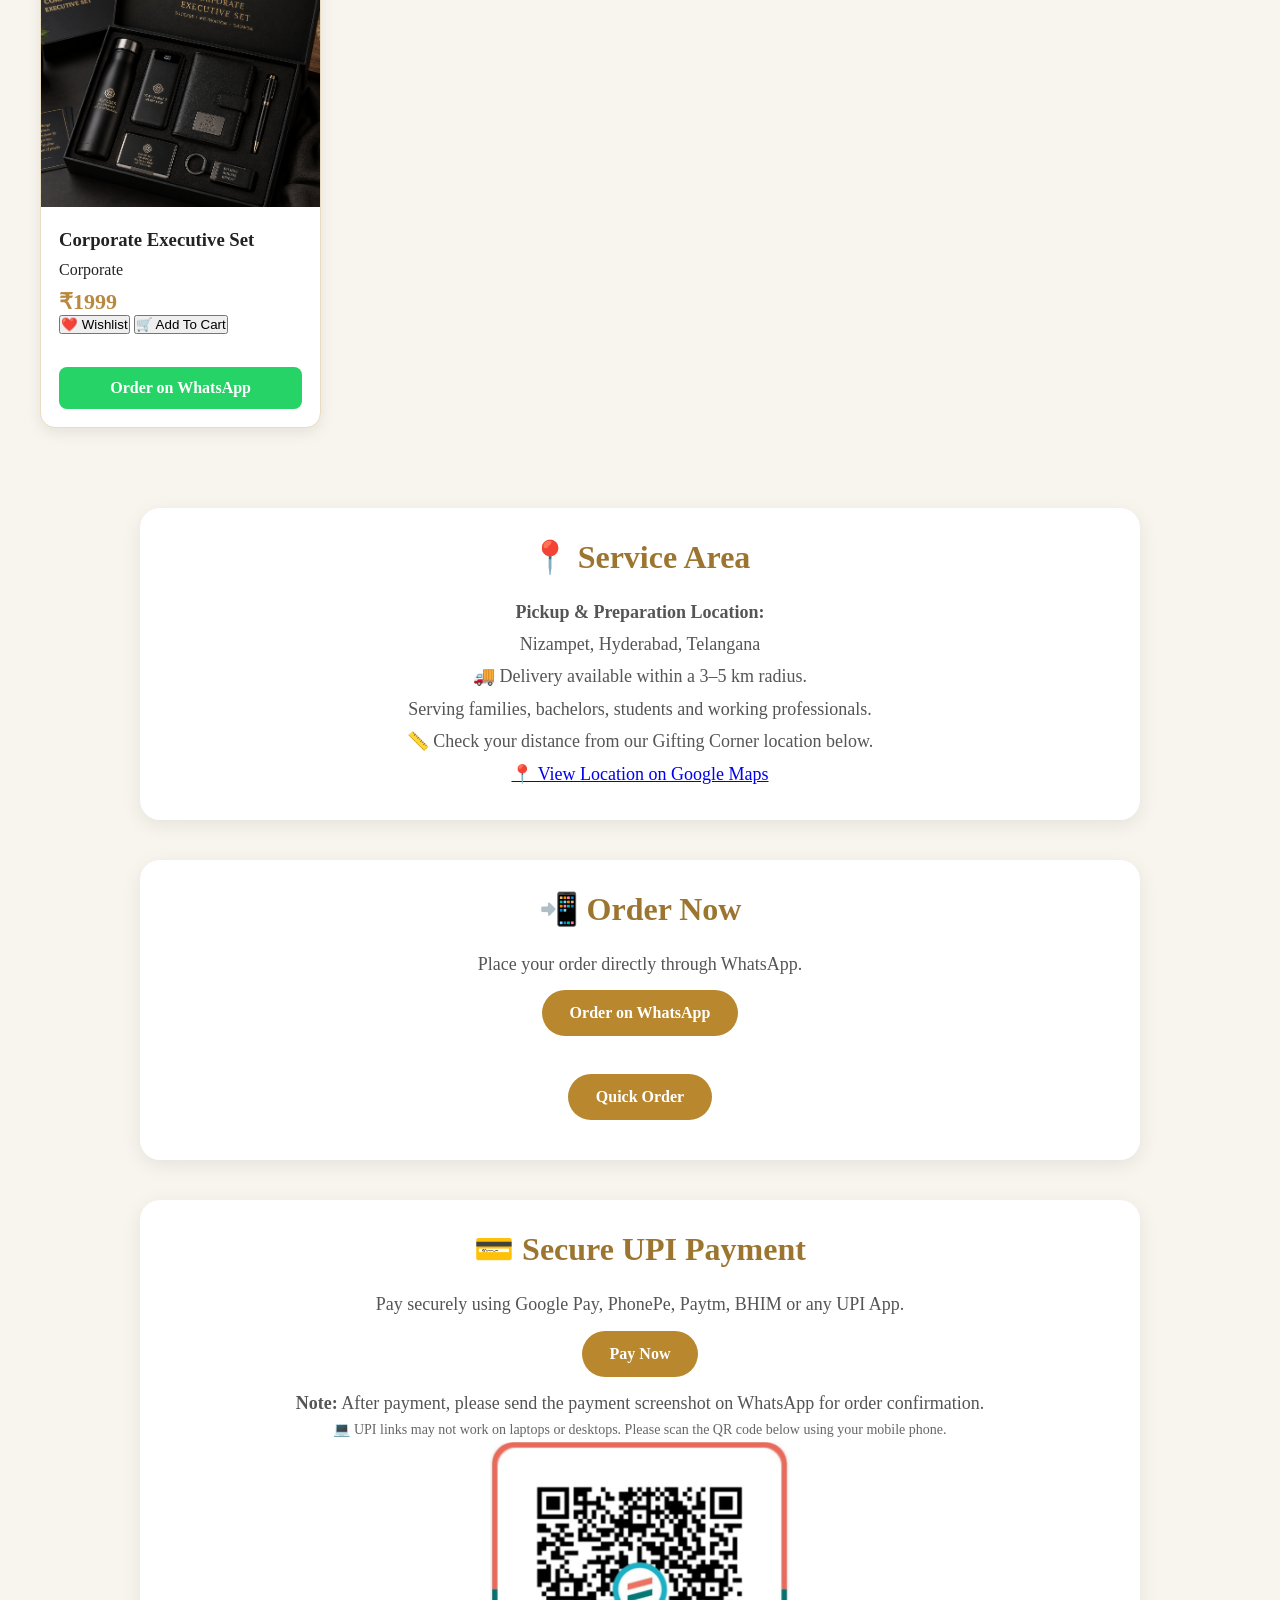
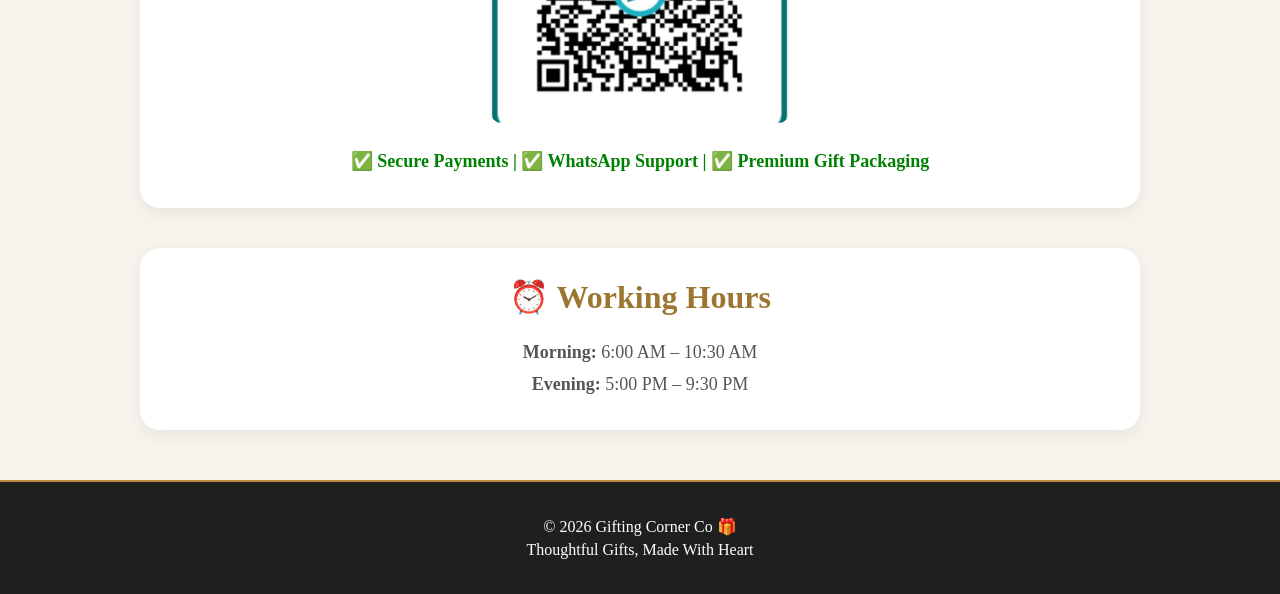
==== commit f21dbde6: "added" ====
--- a/index.html
+++ b/index.html
@@ -58,9 +58,11 @@
 
 <section class="hero">
 
-<div class="hero-left"></div>    
-
 <div class="bg-logo"></div>
+
+<div class="hero-content">
+
+<div class="hero-left">
 
 <h2>
 <span class="gold-text">Curating Joy,</span>
@@ -69,22 +71,27 @@
 
 <p>Premium gift collections for every occasion.</p>
 
-
-</div>
-
-<div class="hero-right">
-<img src="images/hero-gift.png" alt="Gift Collection">
-</div>
-
 <a class="shop-btn" href="#products">
 🎁 Shop Best Sellers
 </a>
+
+<br><br>
 
 <input
 type="text"
 id="search"
 placeholder="Search gifts...">
 
+</div>
+
+<div class="hero-right">
+
+<img src="images/hero-gift.png" alt="Gift Collection">
+
+</div>
+
+</div>
+
 </section>
 
 <!-- FILTERS -->
--- a/css/style.css
+++ b/css/style.css
@@ -78,7 +78,7 @@
 
 .hero{
   text-align:center;
-  padding:80px 20px;
+  padding:40px 20px;
   background:linear-gradient(
     rgba(248,245,238,.95),
     rgba(248,245,238,.95)
@@ -242,7 +242,7 @@
     background: url("../images/favicon.png") no-repeat center;
     background-size: contain;
 
-    opacity: 0.15;
+    opacity: 0.50;
 
     top: 50%;
     left: 50%;
@@ -376,3 +376,43 @@
 footer p{
     margin: 5px;
 }
+
+/* HERO GIFT IMAGE */
+
+.hero-right img{
+    width: 450px;
+    max-width: 100%;
+    height: auto;
+    border-radius: 20px;
+    box-shadow: 0 8px 20px rgba(0,0,0,0.15);
+}
+
+.hero-right{
+    text-align: center;
+    margin-top: 20px;
+}
+
+footer p{
+    margin: 5px;
+}
+
+/* ADD HERE */
+
+.hero-right{
+    text-align:center;
+    margin-top:20px;
+}
+
+.hero-right img{
+    width:700px;
+    max-width:none;
+    height:auto;
+    border-radius:20px;
+    box-shadow:0 8px 20px rgba(0,0,0,0.15);
+}
+
+.hero-right{
+    width:100%;
+}
+
+
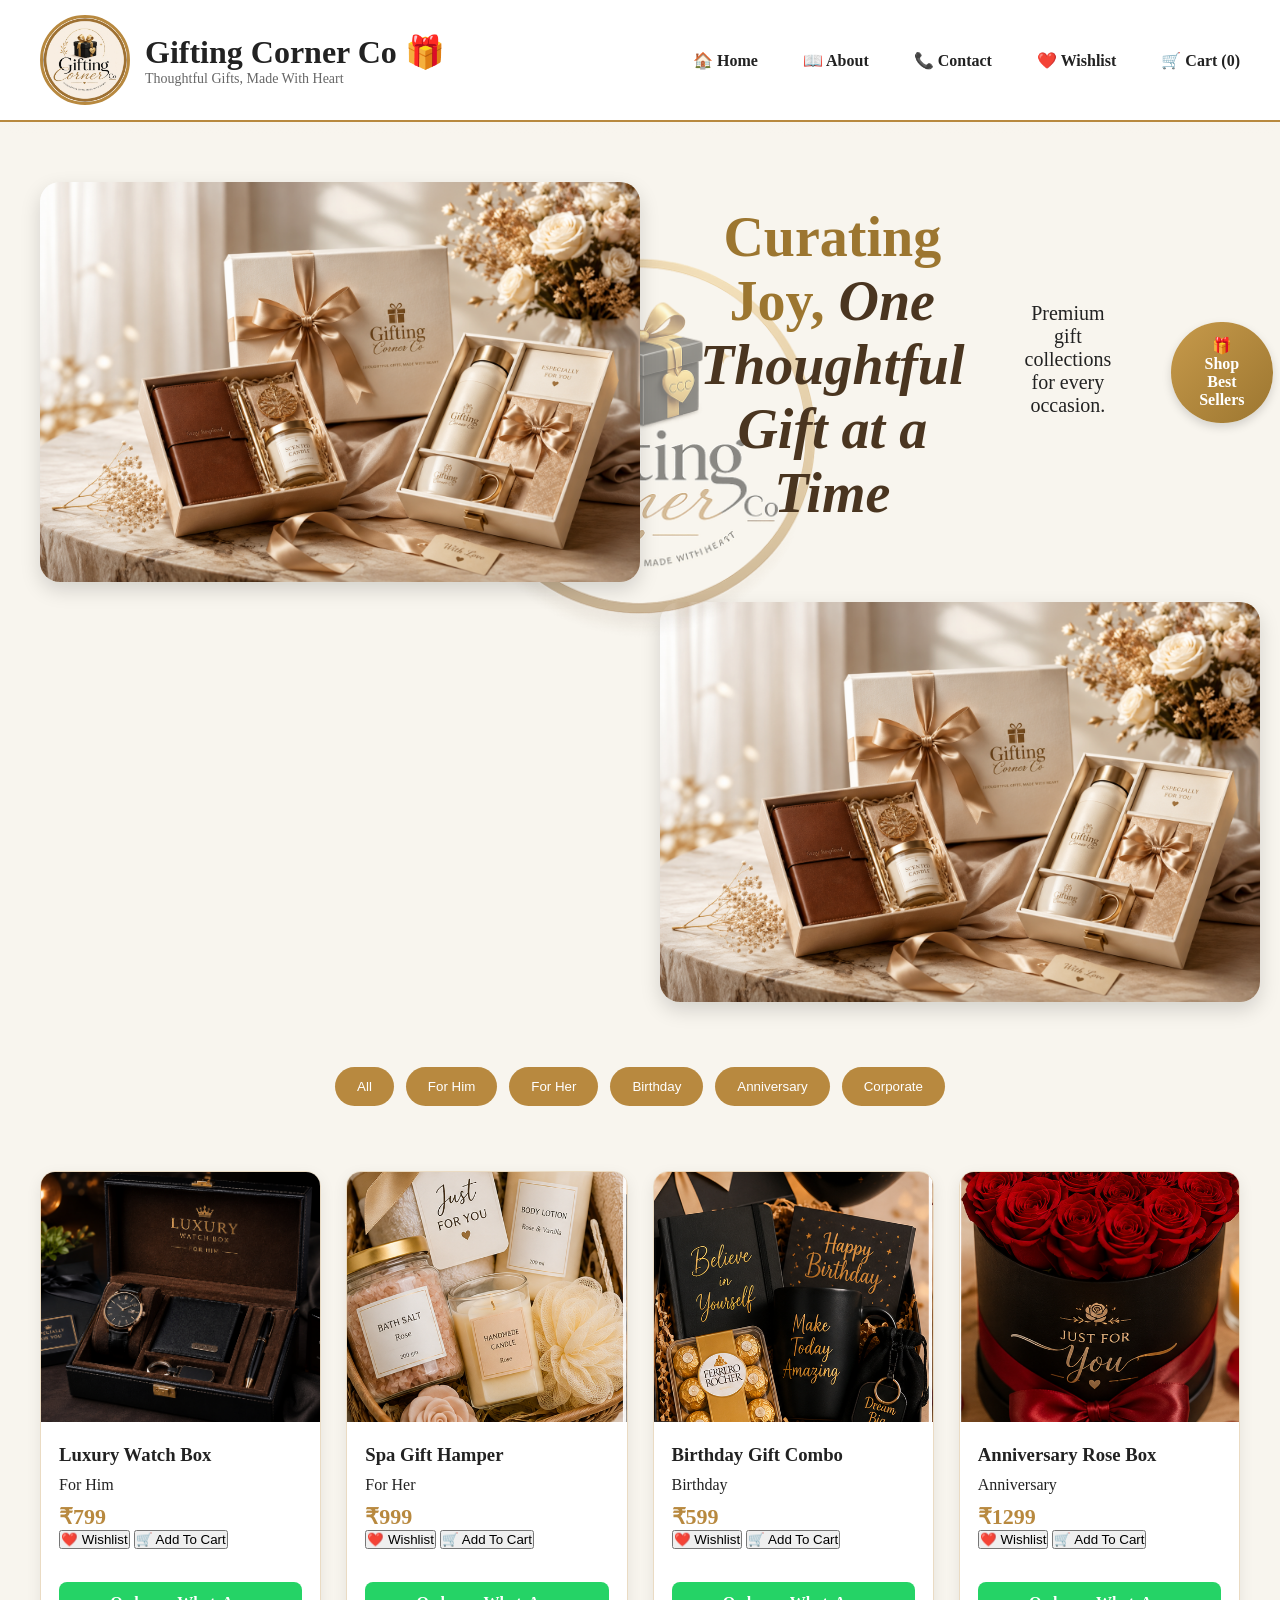
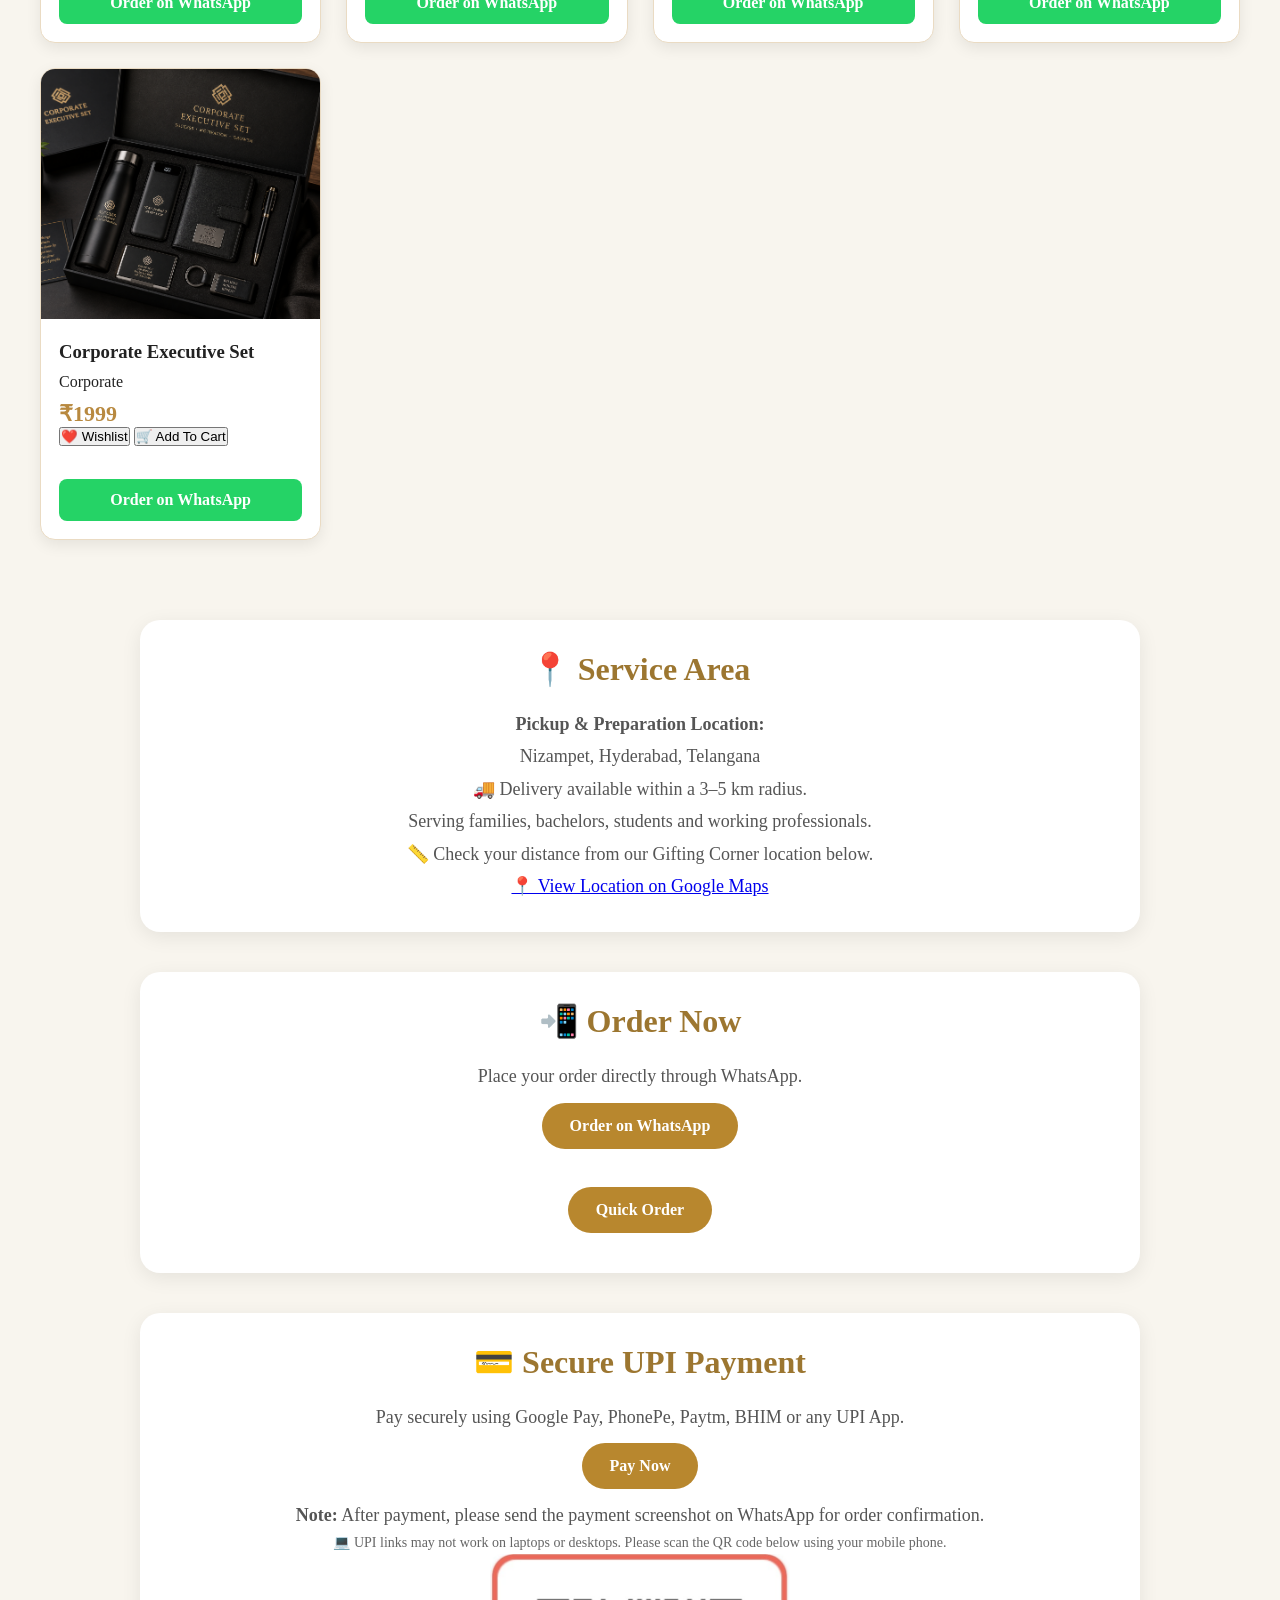
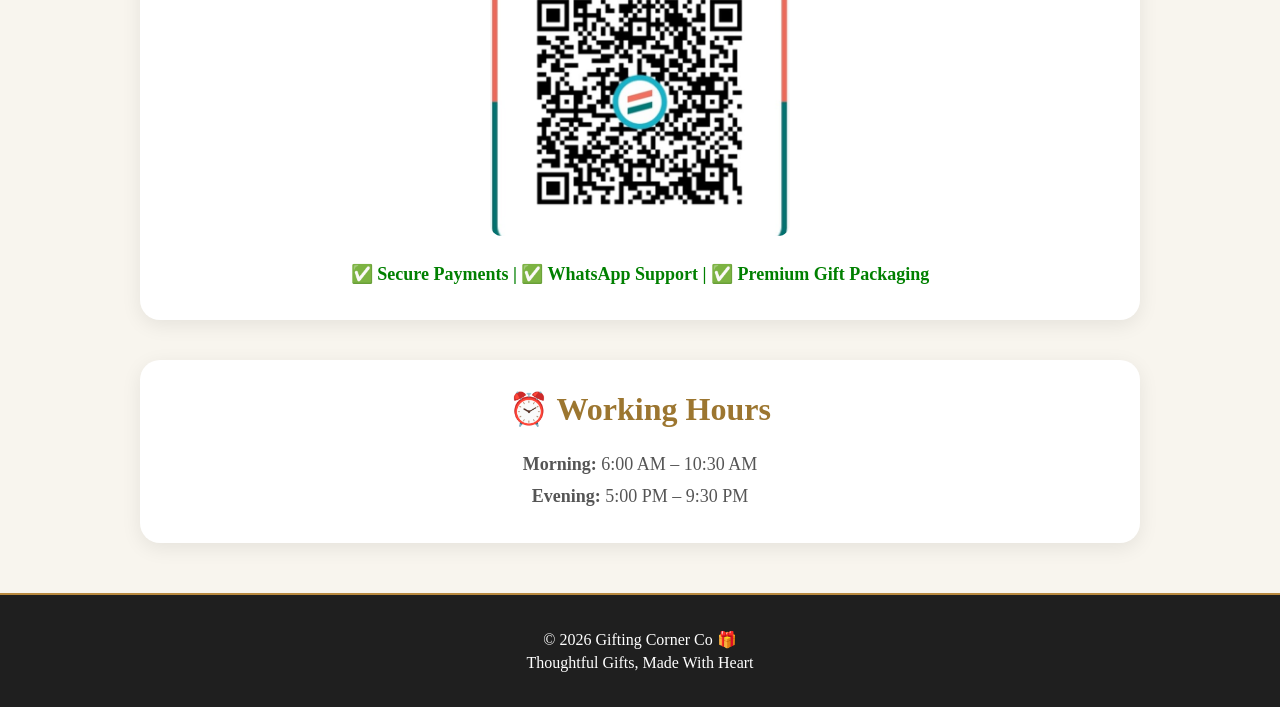
==== commit 60918313: "added" ====
--- a/index.html
+++ b/index.html
@@ -63,6 +63,12 @@
 <div class="hero-content">
 
 <div class="hero-left">
+
+ <div class="hero-right">
+<img src="images/hero-gift.png" alt="Gift Collection">
+</div>
+
+</div>   
 
 <h2>
 <span class="gold-text">Curating Joy,</span>
--- a/css/style.css
+++ b/css/style.css
@@ -200,8 +200,6 @@
   margin-top:40px;
 }
 
-/* MOBILE */
-
 @media(max-width:768px){
 
 header{
@@ -218,19 +216,68 @@
   font-size:26px;
 }
 
+nav{
+  flex-wrap:wrap;
+  justify-content:center;
+}
+
+.hero-content{
+  flex-direction:column;
+  text-align:center;
+  gap:20px;
+}
+
+.hero-left{
+  order:1;
+}
+
+.hero-right{
+  order:2;
+  text-align:center;
+  padding-right:0;
+}
+
+.hero-right img{
+  width:280px;
+  max-width:90%;
+}
+
 .hero h2{
   font-size:2rem;
 }
 
+.hero p{
+  font-size:16px;
+}
+
+#search{
+  width:90%;
+}
+
 .products{
-  padding:20px;
-}
-
-}
-
-.hero{
-    position: relative;
-    overflow: hidden;
+  grid-template-columns:1fr;
+  padding:15px;
+}
+
+@media(max-width:768px){
+
+nav{
+    display:flex;
+    flex-wrap:wrap;
+    justify-content:center;
+    gap:10px;
+}
+
+nav a{
+    font-size:14px;
+    margin:0;
+}
+
+}
+
+.card img{
+  height:220px;
+}
 }
 
 .bg-logo{
@@ -411,8 +458,39 @@
     box-shadow:0 8px 20px rgba(0,0,0,0.15);
 }
 
+
+.hero-content{
+    display:flex;
+    align-items:center;
+    justify-content:space-between;
+    max-width:1200px;
+    margin:auto;
+    gap:60px;
+    position:relative;
+    z-index:1;
+}
+
+.hero-left{
+    flex:1;
+}
+
 .hero-right{
-    width:100%;
-}
-
-
+    flex:1;
+    text-align:right;
+}
+
+.hero-right img{
+    width:600px;
+    margin-left:auto;
+    display:block;
+}
+
+@media(max-width:768px){
+
+.hero-content{
+    display:flex;
+    flex-direction:column;
+    align-items:center;
+}
+
+}
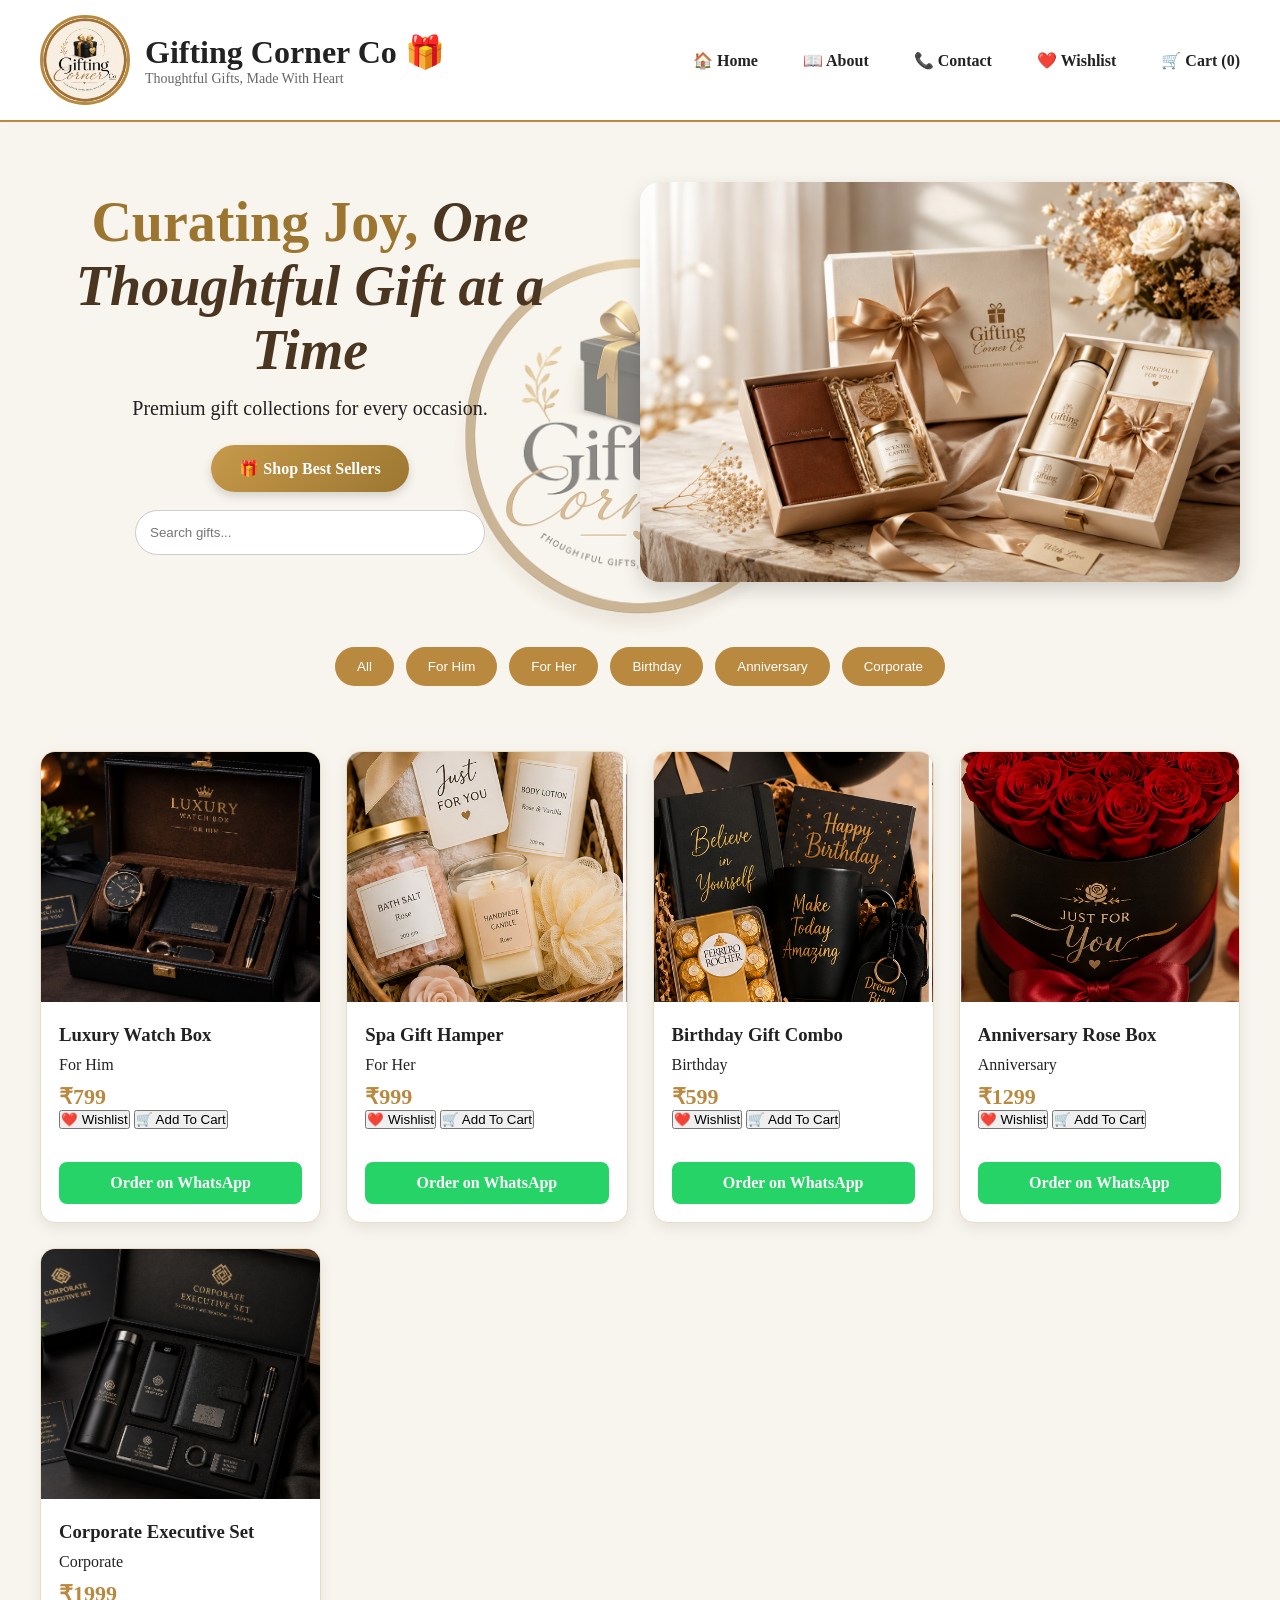
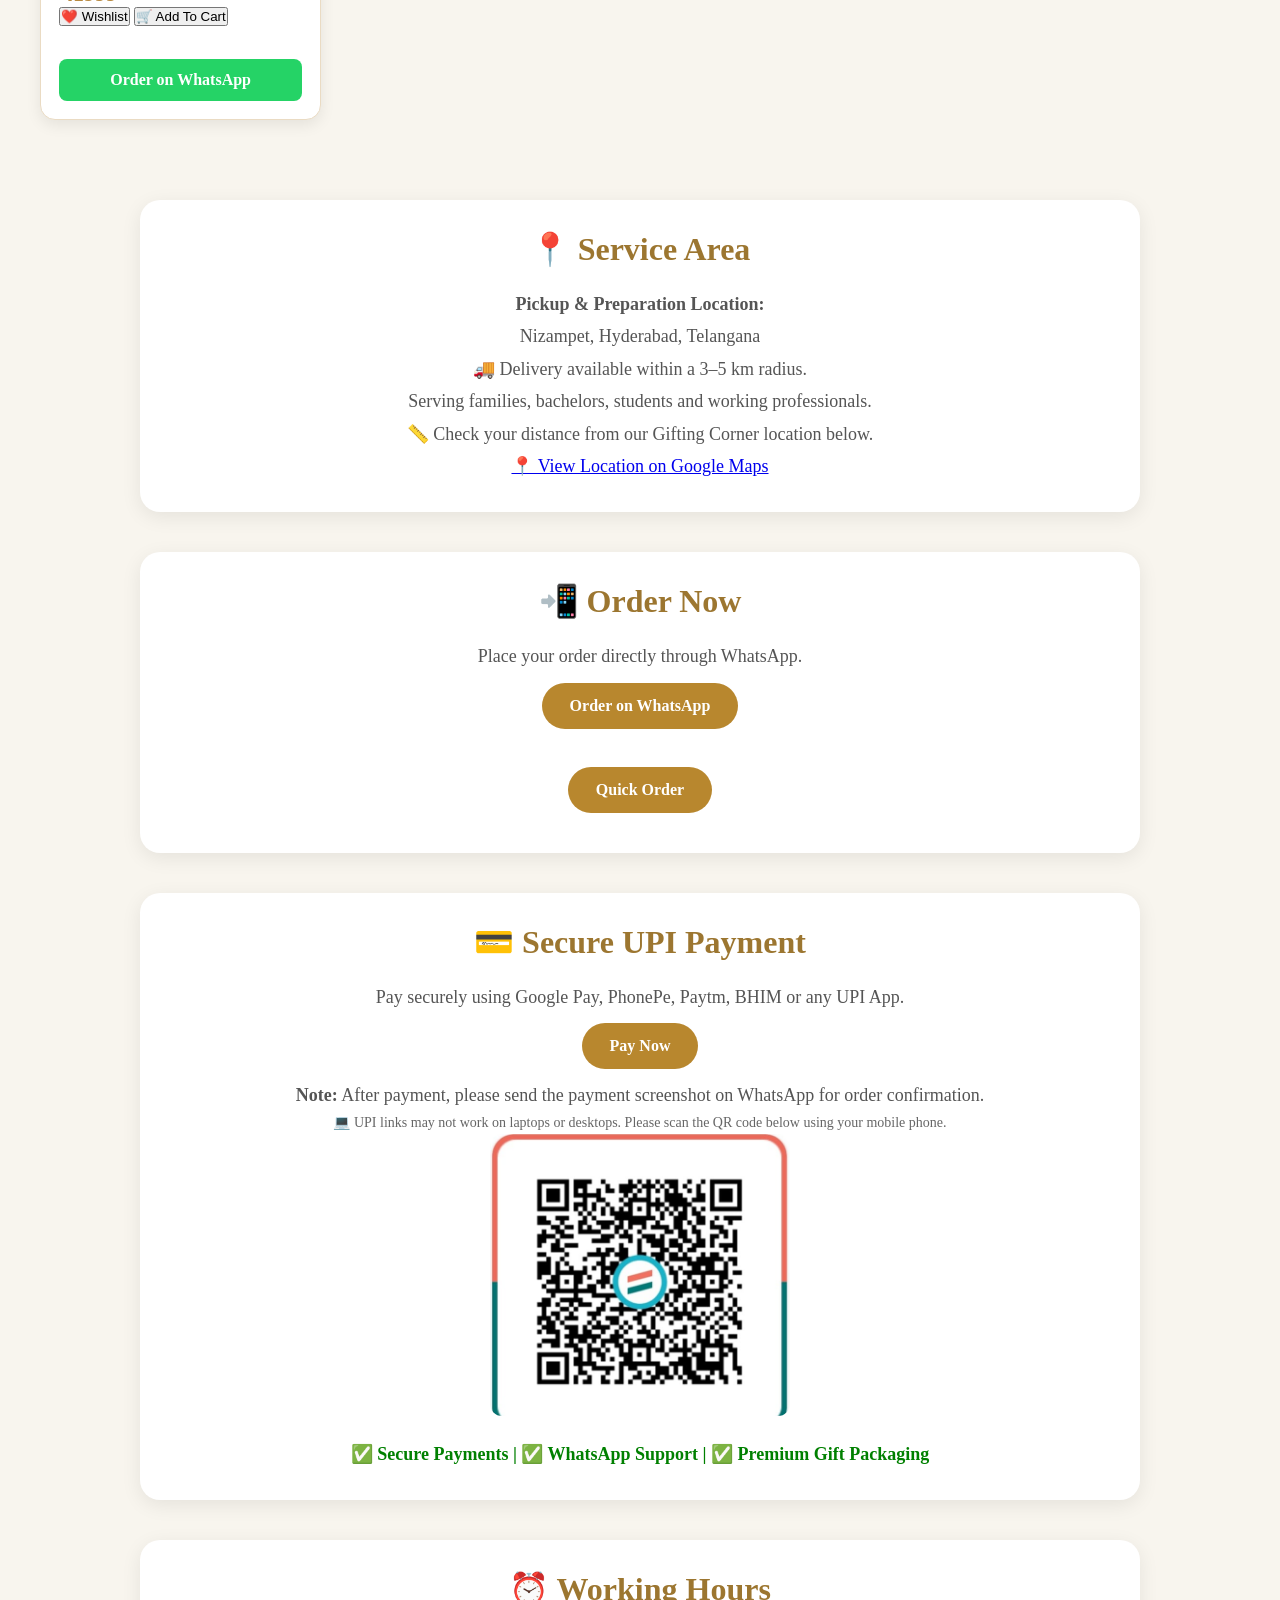
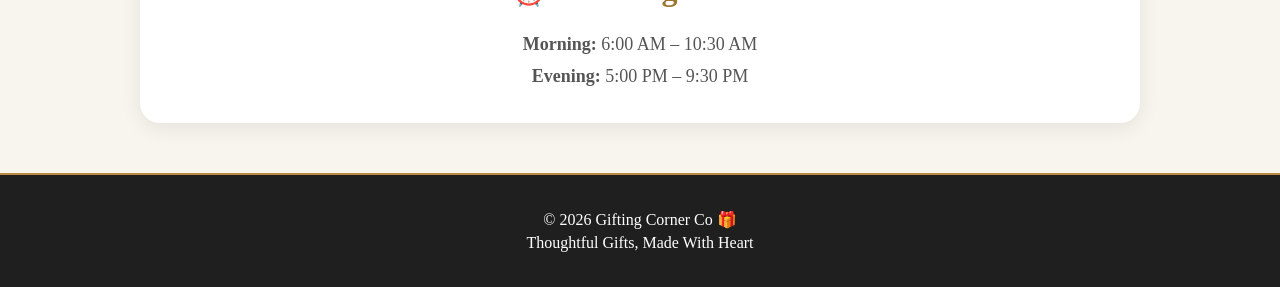
==== commit d2ae78d1: "added" ====
--- a/index.html
+++ b/index.html
@@ -63,12 +63,6 @@
 <div class="hero-content">
 
 <div class="hero-left">
-
- <div class="hero-right">
-<img src="images/hero-gift.png" alt="Gift Collection">
-</div>
-
-</div>   
 
 <h2>
 <span class="gold-text">Curating Joy,</span>
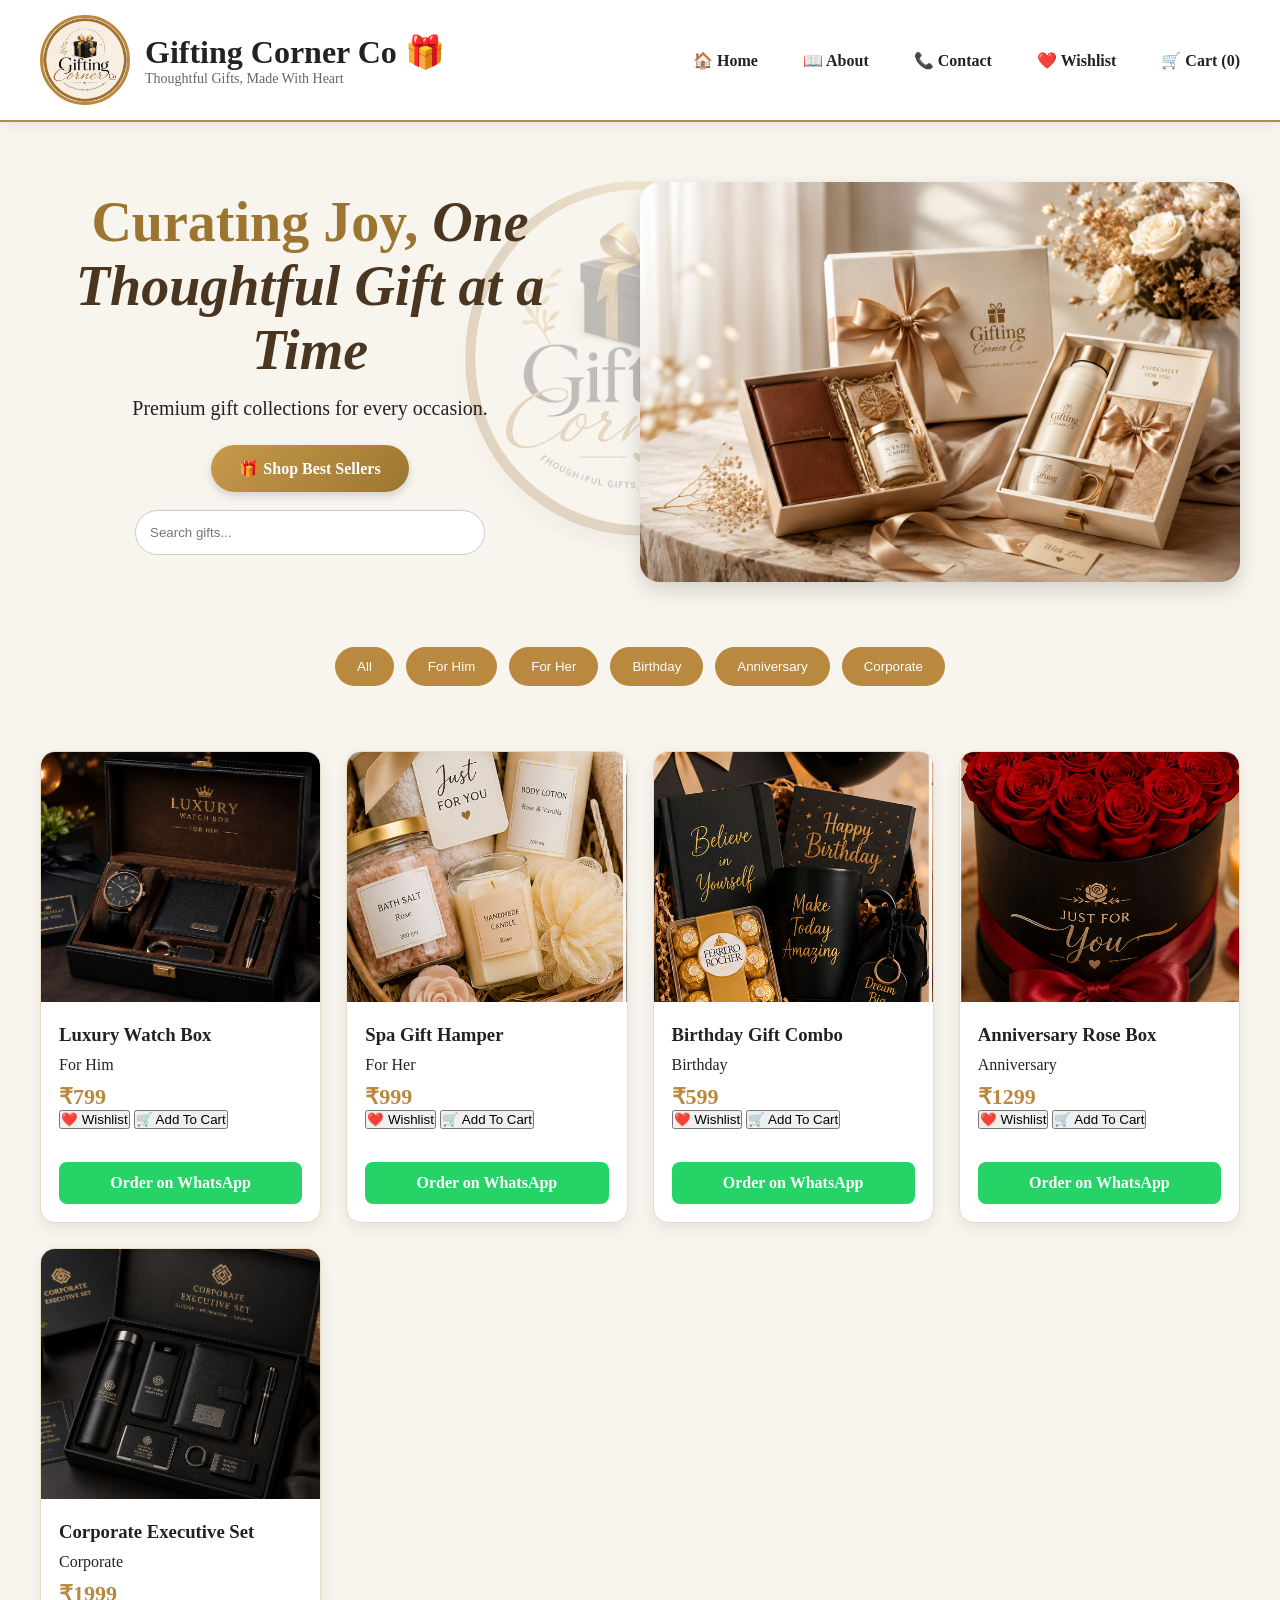
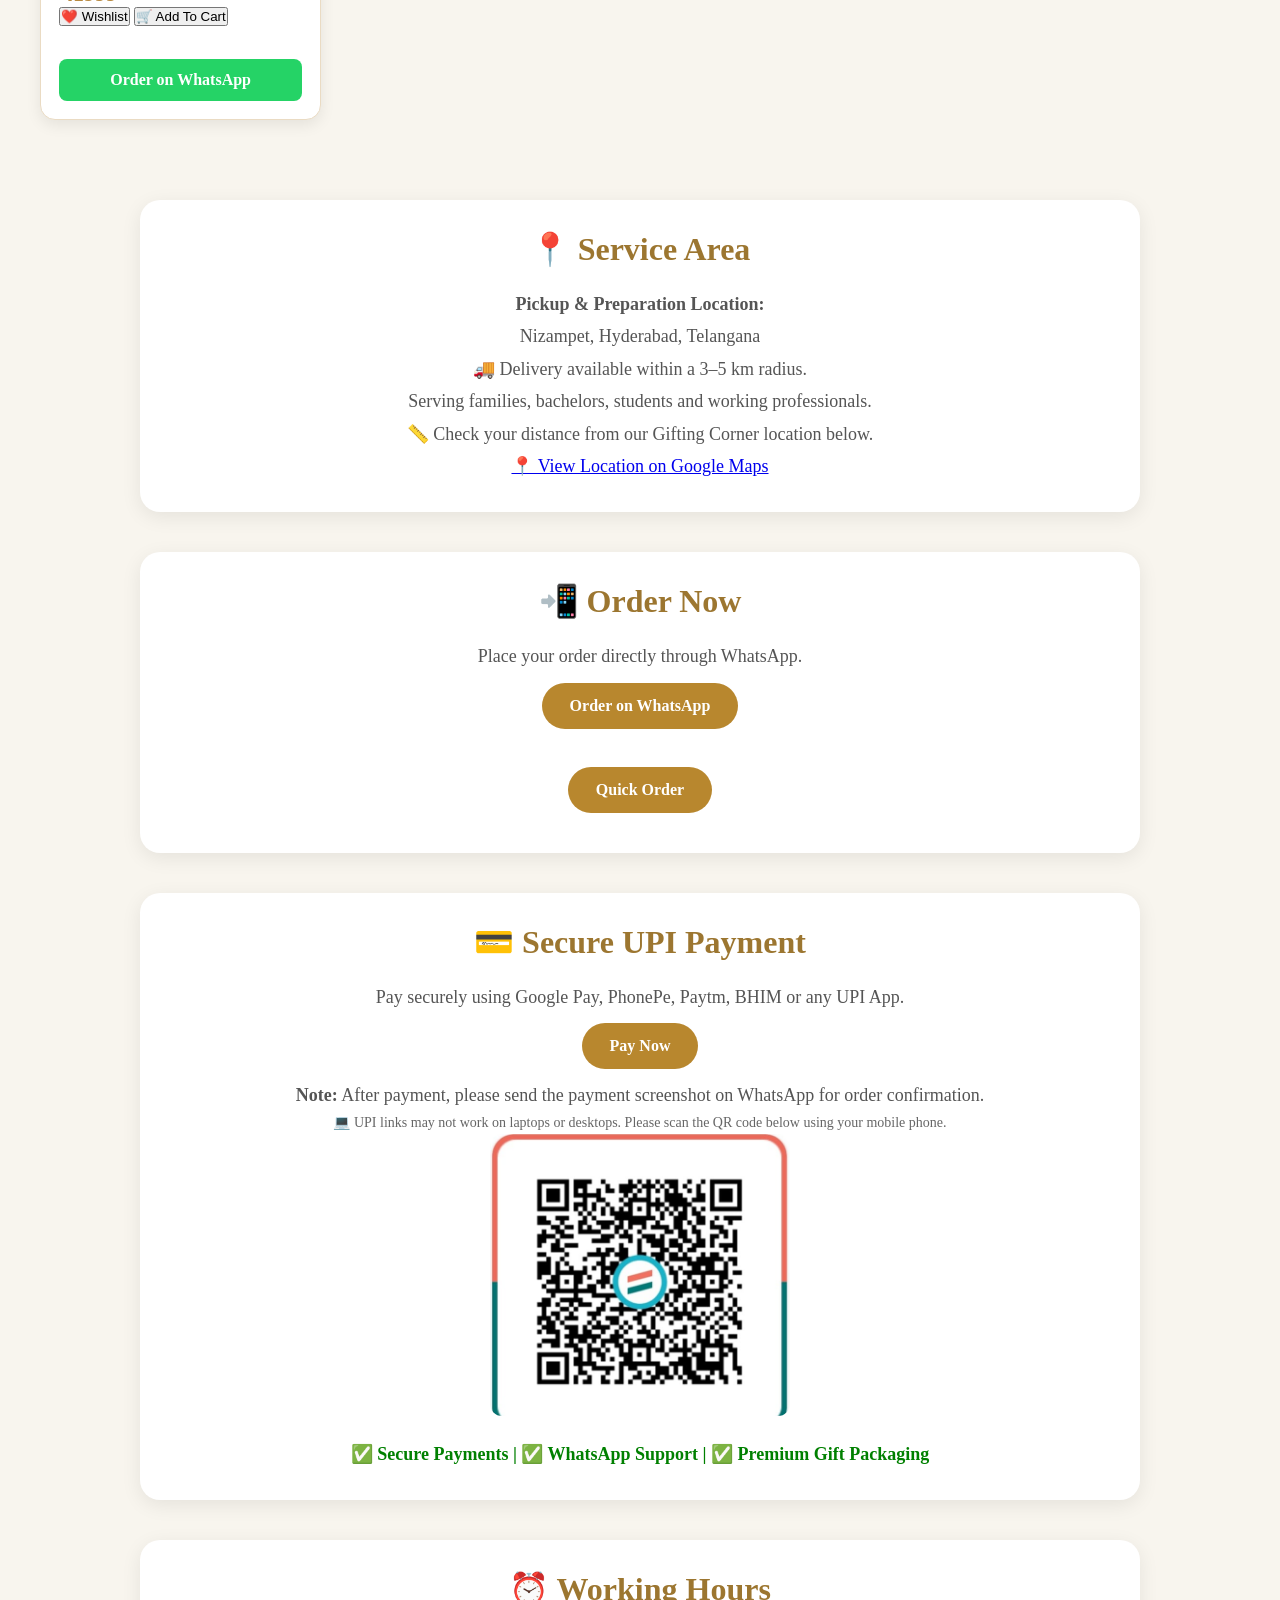
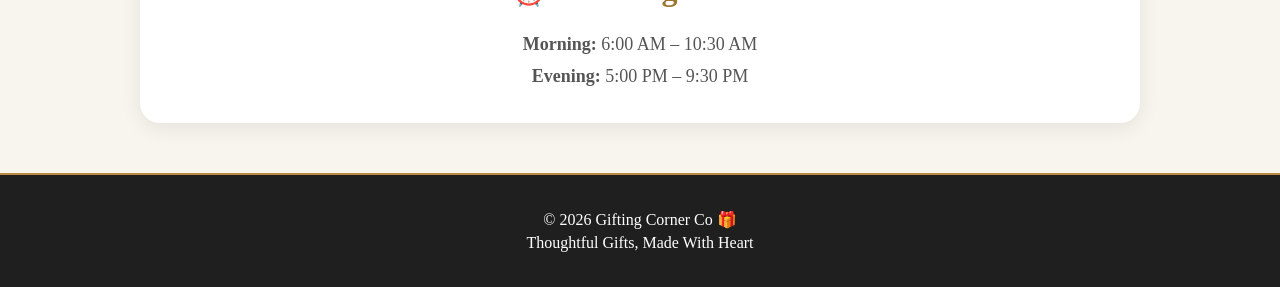
==== commit c5e1c779: "added" ====
--- a/index.html
+++ b/index.html
@@ -157,14 +157,14 @@
 Place your order directly through WhatsApp.
 </p>
 
-<a class="btn" href="https://wa.me/919966927212">
+<a class="btn" href="https://wa.me/919110551839">
 Order on WhatsApp
 </a>
 
 <br><br>
 
 <a class="btn"
-href="https://wa.me/919966927212?text=Hi%20I%20want%20to%20place%20an%20order">
+href="https://wa.me/919110551839?text=Hi%20I%20want%20to%20place%20an%20order">
 Quick Order
 </a>
 
--- a/css/style.css
+++ b/css/style.css
@@ -77,12 +77,14 @@
 /* HERO */
 
 .hero{
-  text-align:center;
-  padding:40px 20px;
-  background:linear-gradient(
-    rgba(248,245,238,.95),
-    rgba(248,245,238,.95)
-  );
+    position: relative;
+    text-align:center;
+    padding:40px 20px;
+    background:linear-gradient(
+        rgba(248,245,238,.95),
+        rgba(248,245,238,.95)
+    );
+    overflow:hidden;
 }
 
 .hero h2{
@@ -281,23 +283,24 @@
 }
 
 .bg-logo{
-    position: absolute;
-
-    width: 500px;
-    height: 500px;
-
-    background: url("../images/favicon.png") no-repeat center;
-    background-size: contain;
-
-    opacity: 0.50;
-
-    top: 50%;
-    left: 50%;
-
-    transform: translate(-50%, -50%);
-    z-index: 0;
-
-    animation: spinLogo 40s linear infinite;
+    position:absolute;
+    width:500px;
+    height:500px;
+
+    background:url("../images/favicon.png") no-repeat center;
+    background-size:contain;
+
+    opacity:0.25;
+
+    top:50%;
+    left:50%;
+
+    transform:translate(-50%,-50%);
+    z-index:0;
+
+    pointer-events:none; /* IMPORTANT */
+
+    animation:spinLogo 40s linear infinite;
 }
 
 .hero h2,
@@ -308,12 +311,12 @@
     z-index: 1;
 }
 
-@keyframes spinLogo{
-    from{
+@keyframes spinLogo {
+    0% {
         transform: translate(-50%, -50%) rotate(0deg);
     }
-    to{
-        transform: translate(-50%, -50%) rotate(360deg);
+    100% {
+        transform: translate(-50%, -50%) rotate(180deg);
     }
 }
 
@@ -494,3 +497,33 @@
 }
 
 }
+
+
+header{
+    position:relative;
+    z-index:9999;
+}
+
+nav{
+    position:relative;
+    z-index:9999;
+}
+
+@media(max-width:768px){
+
+    nav{
+        display:flex;
+        flex-wrap:wrap;
+        justify-content:center;
+        gap:10px;
+        position:relative;
+        z-index:9999;
+    }
+
+    nav a{
+        font-size:14px;
+        margin:0;
+        padding:5px;
+    }
+
+}
